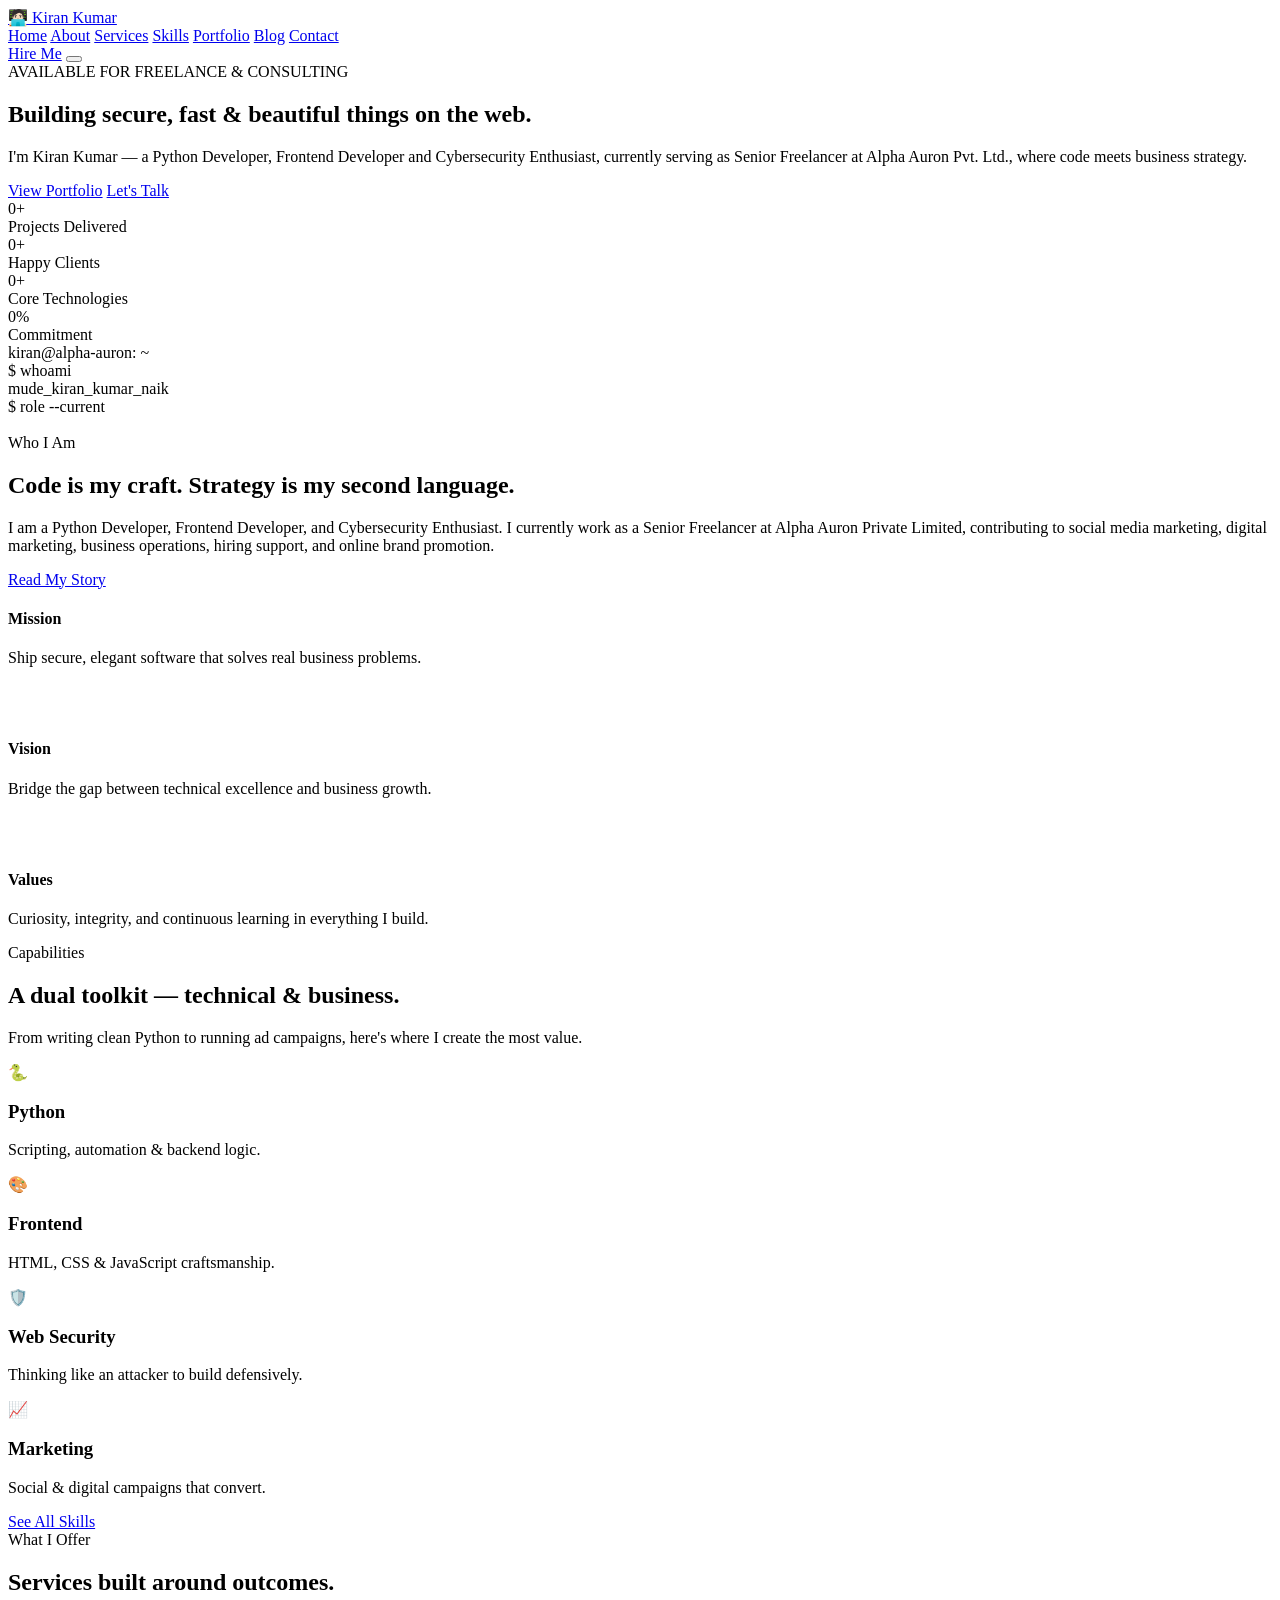
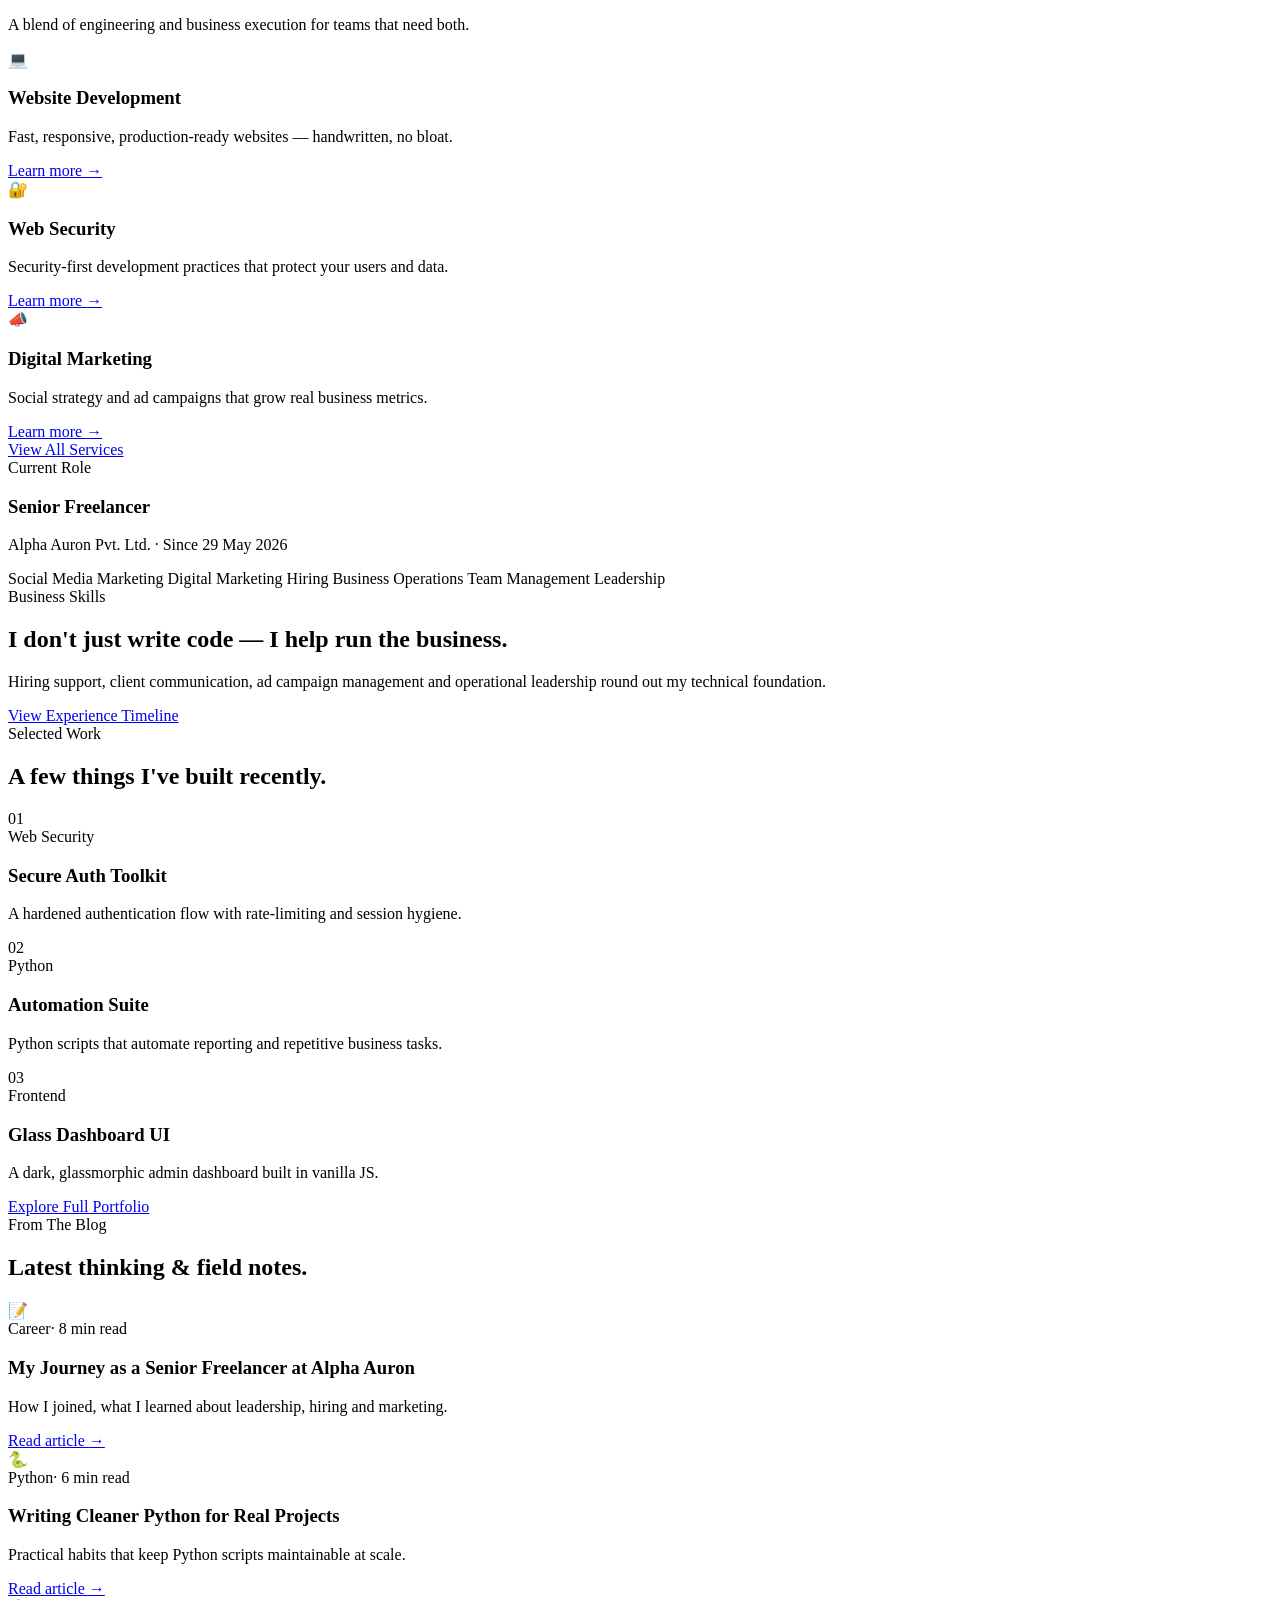
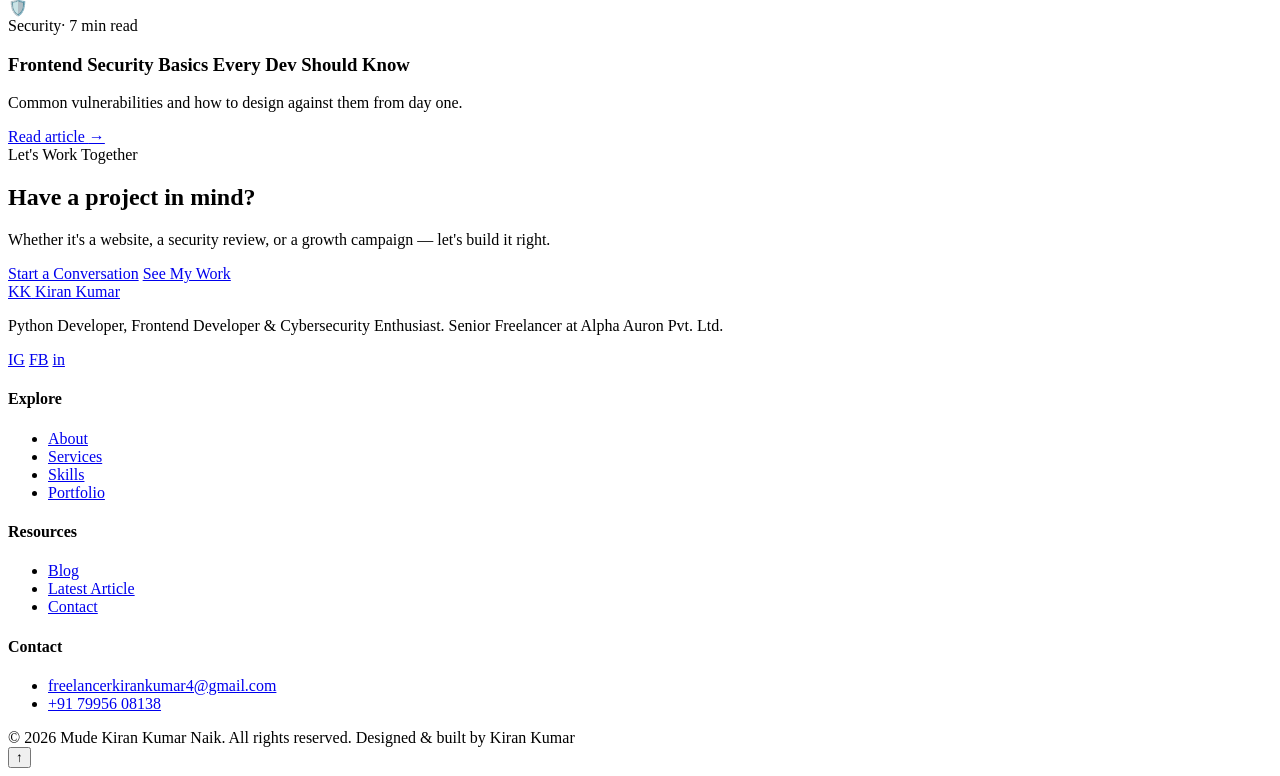
==== index.html @ e7815269 "Create index.html" ====
<!DOCTYPE html>
<html lang="en">
<head>
<meta charset="UTF-8">
<meta name="viewport" content="width=device-width, initial-scale=1.0">
<title>Kiran Kumar Naik — Python & Frontend Developer | Cybersecurity Enthusiast</title>
<meta name="description" content="Kiran Kumar Naik is a Python Developer, Frontend Developer and Cybersecurity Enthusiast, currently Senior Freelancer at Alpha Auron Pvt. Ltd. Explore his portfolio, services and blog.">
<meta name="keywords" content="Kiran Kumar Naik, Python Developer, Frontend Developer, Cybersecurity, Alpha Auron, Portfolio, Blog">
<meta name="author" content="Mude Kiran Kumar Naik">

<meta property="og:type" content="website">
<meta property="og:title" content="Kiran Kumar Naik — Python & Frontend Developer">
<meta property="og:description" content="Senior Freelancer at Alpha Auron Pvt. Ltd. — Python, Frontend & Cybersecurity.">
<meta property="og:image" content="assets/images/og-cover.jpg">
<meta property="og:url" content="https://kirankumar.dev/">

<meta name="twitter:card" content="summary_large_image">
<meta name="twitter:title" content="Kiran Kumar Naik — Python & Frontend Developer">
<meta name="twitter:description" content="Senior Freelancer at Alpha Auron Pvt. Ltd. — Python, Frontend & Cybersecurity.">
<meta name="twitter:image" content="assets/images/og-cover.jpg">

<link rel="icon" href="favicon.ico">
<link rel="preconnect" href="https://fonts.googleapis.com">
<link href="https://fonts.googleapis.com/css2?family=Space+Grotesk:wght@500;600;700&family=Inter:wght@400;500;600;700&family=JetBrains+Mono:wght@400;500&display=swap" rel="stylesheet">
<link rel="stylesheet" href="assets/css/style.css">
</head>
<body>

<!-- NAVBAR -->
<header class="navbar">
  <div class="nav-inner">
    <a href="index.html" class="brand"><span class="brand-mark">🧑🏻‍💻</span> Kiran Kumar</a>
    <nav class="nav-links">
      <a href="index.html">Home</a>
      <a href="about.html">About</a>
      <a href="services.html">Services</a>
      <a href="skills.html">Skills</a>
      <a href="portfolio.html">Portfolio</a>
      <a href="blog.html">Blog</a>
      <a href="contact.html">Contact</a>
    </nav>
    <div class="nav-cta">
      <a href="contact.html" class="btn btn-ghost btn-sm">Hire Me</a>
      <button class="nav-toggle" aria-label="Toggle navigation"><span></span><span></span><span></span></button>
    </div>
  </div>
</header>

<!-- HERO -->
<section class="hero">
  <div class="container hero-grid">
    <div>
      <div class="hero-kicker"><span class="dot"></span> AVAILABLE FOR FREELANCE &amp; CONSULTING</div>
      <h1>Building secure, fast &amp; <span class="accent">beautiful</span> things on the web.</h1>
      <p class="hero-lead">I'm Kiran Kumar — a Python Developer, Frontend Developer and Cybersecurity Enthusiast, currently serving as Senior Freelancer at Alpha Auron Pvt. Ltd., where code meets business strategy.</p>
      <div class="hero-actions">
        <a href="portfolio.html" class="btn btn-primary">View Portfolio</a>
        <a href="contact.html" class="btn btn-ghost">Let's Talk</a>
      </div>
      <div class="stats-row">
        <div class="stat"><div class="num"><span data-count="30">0</span><span class="plus">+</span></div><div class="lbl">Projects Delivered</div></div>
        <div class="stat"><div class="num"><span data-count="12">0</span><span class="plus">+</span></div><div class="lbl">Happy Clients</div></div>
        <div class="stat"><div class="num"><span data-count="5">0</span><span class="plus">+</span></div><div class="lbl">Core Technologies</div></div>
        <div class="stat"><div class="num"><span data-count="100">0</span><span class="plus">%</span></div><div class="lbl">Commitment</div></div>
      </div>
    </div>

    <div class="terminal">
      <div class="terminal-bar">
        <span class="terminal-dot r"></span><span class="terminal-dot y"></span><span class="terminal-dot g"></span>
        <span class="terminal-title">kiran@alpha-auron: ~</span>
      </div>
      <div class="terminal-body">
        <div class="terminal-line"><span class="prompt">$</span><span>&nbsp;whoami</span></div>
        <span class="out">mude_kiran_kumar_naik</span>
        <div class="terminal-line"><span class="prompt">$</span><span>&nbsp;role --current</span></div>
        <span class="out"><span id="typed-text"></span><span class="cursor">&nbsp;</span></span>
      </div>
    </div>
  </div>
</section>

<!-- ABOUT PREVIEW -->
<section class="section">
  <div class="container">
    <div class="grid-2" style="align-items:center;">
      <div class="reveal">
        <div class="eyebrow">Who I Am</div>
        <h2>Code is my craft. Strategy is my second language.</h2>
        <p style="margin-top:18px;">I am a Python Developer, Frontend Developer, and Cybersecurity Enthusiast. I currently work as a Senior Freelancer at Alpha Auron Private Limited, contributing to social media marketing, digital marketing, business operations, hiring support, and online brand promotion.</p>
        <a href="about.html" class="btn btn-ghost mt-40">Read My Story</a>
      </div>
      <div class="glass card reveal reveal-delay-1">
        <div class="value-list" style="grid-template-columns:1fr; margin-top:0;">
          <div class="value-item" style="padding:0 0 18px;border-bottom:1px solid var(--line);"><h4>Mission</h4><p>Ship secure, elegant software that solves real business problems.</p></div>
          <div class="value-item" style="padding:18px 0;border-bottom:1px solid var(--line);"><h4>Vision</h4><p>Bridge the gap between technical excellence and business growth.</p></div>
          <div class="value-item" style="padding:18px 0 0;"><h4>Values</h4><p>Curiosity, integrity, and continuous learning in everything I build.</p></div>
        </div>
      </div>
    </div>
  </div>
</section>

<!-- SKILLS PREVIEW -->
<section class="section section-alt">
  <div class="container">
    <div class="section-head reveal">
      <div class="eyebrow">Capabilities</div>
      <h2>A dual toolkit — technical &amp; business.</h2>
      <p>From writing clean Python to running ad campaigns, here's where I create the most value.</p>
    </div>
    <div class="grid-4">
      <div class="glass card reveal"><div class="card-icon">🐍</div><h3>Python</h3><p>Scripting, automation &amp; backend logic.</p></div>
      <div class="glass card reveal reveal-delay-1"><div class="card-icon">🎨</div><h3>Frontend</h3><p>HTML, CSS &amp; JavaScript craftsmanship.</p></div>
      <div class="glass card reveal reveal-delay-2"><div class="card-icon">🛡️</div><h3>Web Security</h3><p>Thinking like an attacker to build defensively.</p></div>
      <div class="glass card reveal reveal-delay-3"><div class="card-icon">📈</div><h3>Marketing</h3><p>Social &amp; digital campaigns that convert.</p></div>
    </div>
    <div class="text-center mt-40 reveal"><a href="skills.html" class="btn btn-ghost">See All Skills</a></div>
  </div>
</section>

<!-- SERVICES PREVIEW -->
<section class="section">
  <div class="container">
    <div class="section-head reveal">
      <div class="eyebrow">What I Offer</div>
      <h2>Services built around outcomes.</h2>
      <p>A blend of engineering and business execution for teams that need both.</p>
    </div>
    <div class="grid-3">
      <div class="glass card reveal">
        <div class="card-icon">💻</div>
        <h3>Website Development</h3>
        <p>Fast, responsive, production-ready websites — handwritten, no bloat.</p>
        <a href="services.html" class="card-link">Learn more <span class="arrow">→</span></a>
      </div>
      <div class="glass card reveal reveal-delay-1">
        <div class="card-icon">🔐</div>
        <h3>Web Security</h3>
        <p>Security-first development practices that protect your users and data.</p>
        <a href="services.html" class="card-link">Learn more <span class="arrow">→</span></a>
      </div>
      <div class="glass card reveal reveal-delay-2">
        <div class="card-icon">📣</div>
        <h3>Digital Marketing</h3>
        <p>Social strategy and ad campaigns that grow real business metrics.</p>
        <a href="services.html" class="card-link">Learn more <span class="arrow">→</span></a>
      </div>
    </div>
    <div class="text-center mt-40 reveal"><a href="services.html" class="btn btn-ghost">View All Services</a></div>
  </div>
</section>

<!-- EXPERIENCE / BUSINESS SKILLS PREVIEW -->
<section class="section section-alt">
  <div class="container">
    <div class="grid-2" style="align-items:center;">
      <div class="glass card reveal">
        <div class="eyebrow">Current Role</div>
        <h3>Senior Freelancer</h3>
        <p style="margin-top:8px;">Alpha Auron Pvt. Ltd. · Since 29 May 2026</p>
        <div class="service-tags">
          <span class="tag">Social Media Marketing</span>
          <span class="tag">Digital Marketing</span>
          <span class="tag">Hiring</span>
          <span class="tag">Business Operations</span>
          <span class="tag">Team Management</span>
          <span class="tag">Leadership</span>
        </div>
      </div>
      <div class="reveal reveal-delay-1">
        <div class="eyebrow">Business Skills</div>
        <h2>I don't just write code — I help run the business.</h2>
        <p style="margin-top:18px;">Hiring support, client communication, ad campaign management and operational leadership round out my technical foundation.</p>
        <a href="about.html" class="btn btn-ghost mt-40">View Experience Timeline</a>
      </div>
    </div>
  </div>
</section>

<!-- PORTFOLIO PREVIEW -->
<section class="section">
  <div class="container">
    <div class="section-head reveal">
      <div class="eyebrow">Selected Work</div>
      <h2>A few things I've built recently.</h2>
    </div>
    <div class="grid-3">
      <div class="glass project-card reveal">
        <div class="project-thumb">01</div>
        <div class="project-body"><span class="project-cat">Web Security</span><h3>Secure Auth Toolkit</h3><p>A hardened authentication flow with rate-limiting and session hygiene.</p></div>
      </div>
      <div class="glass project-card reveal reveal-delay-1">
        <div class="project-thumb">02</div>
        <div class="project-body"><span class="project-cat">Python</span><h3>Automation Suite</h3><p>Python scripts that automate reporting and repetitive business tasks.</p></div>
      </div>
      <div class="glass project-card reveal reveal-delay-2">
        <div class="project-thumb">03</div>
        <div class="project-body"><span class="project-cat">Frontend</span><h3>Glass Dashboard UI</h3><p>A dark, glassmorphic admin dashboard built in vanilla JS.</p></div>
      </div>
    </div>
    <div class="text-center mt-40 reveal"><a href="portfolio.html" class="btn btn-ghost">Explore Full Portfolio</a></div>
  </div>
</section>

<!-- LATEST ARTICLES -->
<section class="section section-alt">
  <div class="container">
    <div class="section-head reveal">
      <div class="eyebrow">From The Blog</div>
      <h2>Latest thinking &amp; field notes.</h2>
    </div>
    <div class="grid-3">
      <div class="glass post-card reveal">
        <div class="project-thumb post-thumb">📝</div>
        <div class="post-body">
          <div class="post-meta"><span class="cat">Career</span><span>· 8 min read</span></div>
          <h3>My Journey as a Senior Freelancer at Alpha Auron</h3>
          <p>How I joined, what I learned about leadership, hiring and marketing.</p>
          <a href="articles/alpha-auron-experience.html" class="card-link">Read article <span class="arrow">→</span></a>
        </div>
      </div>
      <div class="glass post-card reveal reveal-delay-1">
        <div class="project-thumb post-thumb">🐍</div>
        <div class="post-body">
          <div class="post-meta"><span class="cat">Python</span><span>· 6 min read</span></div>
          <h3>Writing Cleaner Python for Real Projects</h3>
          <p>Practical habits that keep Python scripts maintainable at scale.</p>
          <a href="blog.html" class="card-link">Read article <span class="arrow">→</span></a>
        </div>
      </div>
      <div class="glass post-card reveal reveal-delay-2">
        <div class="project-thumb post-thumb">🛡️</div>
        <div class="post-body">
          <div class="post-meta"><span class="cat">Security</span><span>· 7 min read</span></div>
          <h3>Frontend Security Basics Every Dev Should Know</h3>
          <p>Common vulnerabilities and how to design against them from day one.</p>
          <a href="blog.html" class="card-link">Read article <span class="arrow">→</span></a>
        </div>
      </div>
    </div>
  </div>
</section>

<!-- CTA -->
<section class="cta-band">
  <div class="container">
    <div class="glass reveal">
      <div class="eyebrow" style="justify-content:center;">Let's Work Together</div>
      <h2>Have a project in mind?</h2>
      <p>Whether it's a website, a security review, or a growth campaign — let's build it right.</p>
      <div class="cta-actions">
        <a href="contact.html" class="btn btn-primary">Start a Conversation</a>
        <a href="portfolio.html" class="btn btn-ghost">See My Work</a>
      </div>
    </div>
  </div>
</section>

<!-- FOOTER -->
<footer class="footer">
  <div class="container">
    <div class="footer-grid">
      <div class="footer-brand">
        <a href="index.html" class="brand"><span class="brand-mark">KK</span> Kiran Kumar</a>
        <p>Python Developer, Frontend Developer &amp; Cybersecurity Enthusiast. Senior Freelancer at Alpha Auron Pvt. Ltd.</p>
        <div class="social-row">
          <a class="social-btn" href="https://www.instagram.com/beyond_alphaauron" target="_blank" rel="noopener" aria-label="Instagram">IG</a>
          <a class="social-btn" href="https://www.facebook.com/share/17Pz9aEwZ1/" target="_blank" rel="noopener" aria-label="Facebook">FB</a>
          <a class="social-btn" href="https://www.linkedin.com/in/mude-kiran-kumar-naik-605b5a3ab" target="_blank" rel="noopener" aria-label="LinkedIn">in</a>
        </div>
      </div>
      <div>
        <h4>Explore</h4>
        <ul class="footer-links">
          <li><a href="about.html">About</a></li>
          <li><a href="services.html">Services</a></li>
          <li><a href="skills.html">Skills</a></li>
          <li><a href="portfolio.html">Portfolio</a></li>
        </ul>
      </div>
      <div>
        <h4>Resources</h4>
        <ul class="footer-links">
          <li><a href="blog.html">Blog</a></li>
          <li><a href="articles/alpha-auron-experience.html">Latest Article</a></li>
          <li><a href="contact.html">Contact</a></li>
        </ul>
      </div>
      <div>
        <h4>Contact</h4>
        <ul class="footer-links">
          <li><a href="mailto:freelancerkirankumar4@gmail.com">freelancerkirankumar4@gmail.com</a></li>
          <li><a href="tel:+917995608138">+91 79956 08138</a></li>
        </ul>
      </div>
    </div>
    <div class="footer-bottom">
      <span>©️ 2026 Mude Kiran Kumar Naik. All rights reserved.</span>
      <span>Designed &amp; built by Kiran Kumar</span>
    </div>
  </div>
</footer>

<button class="back-to-top" aria-label="Back to top">↑</button>
<script src="assets/js/script.js"></script>
</body>
</html>
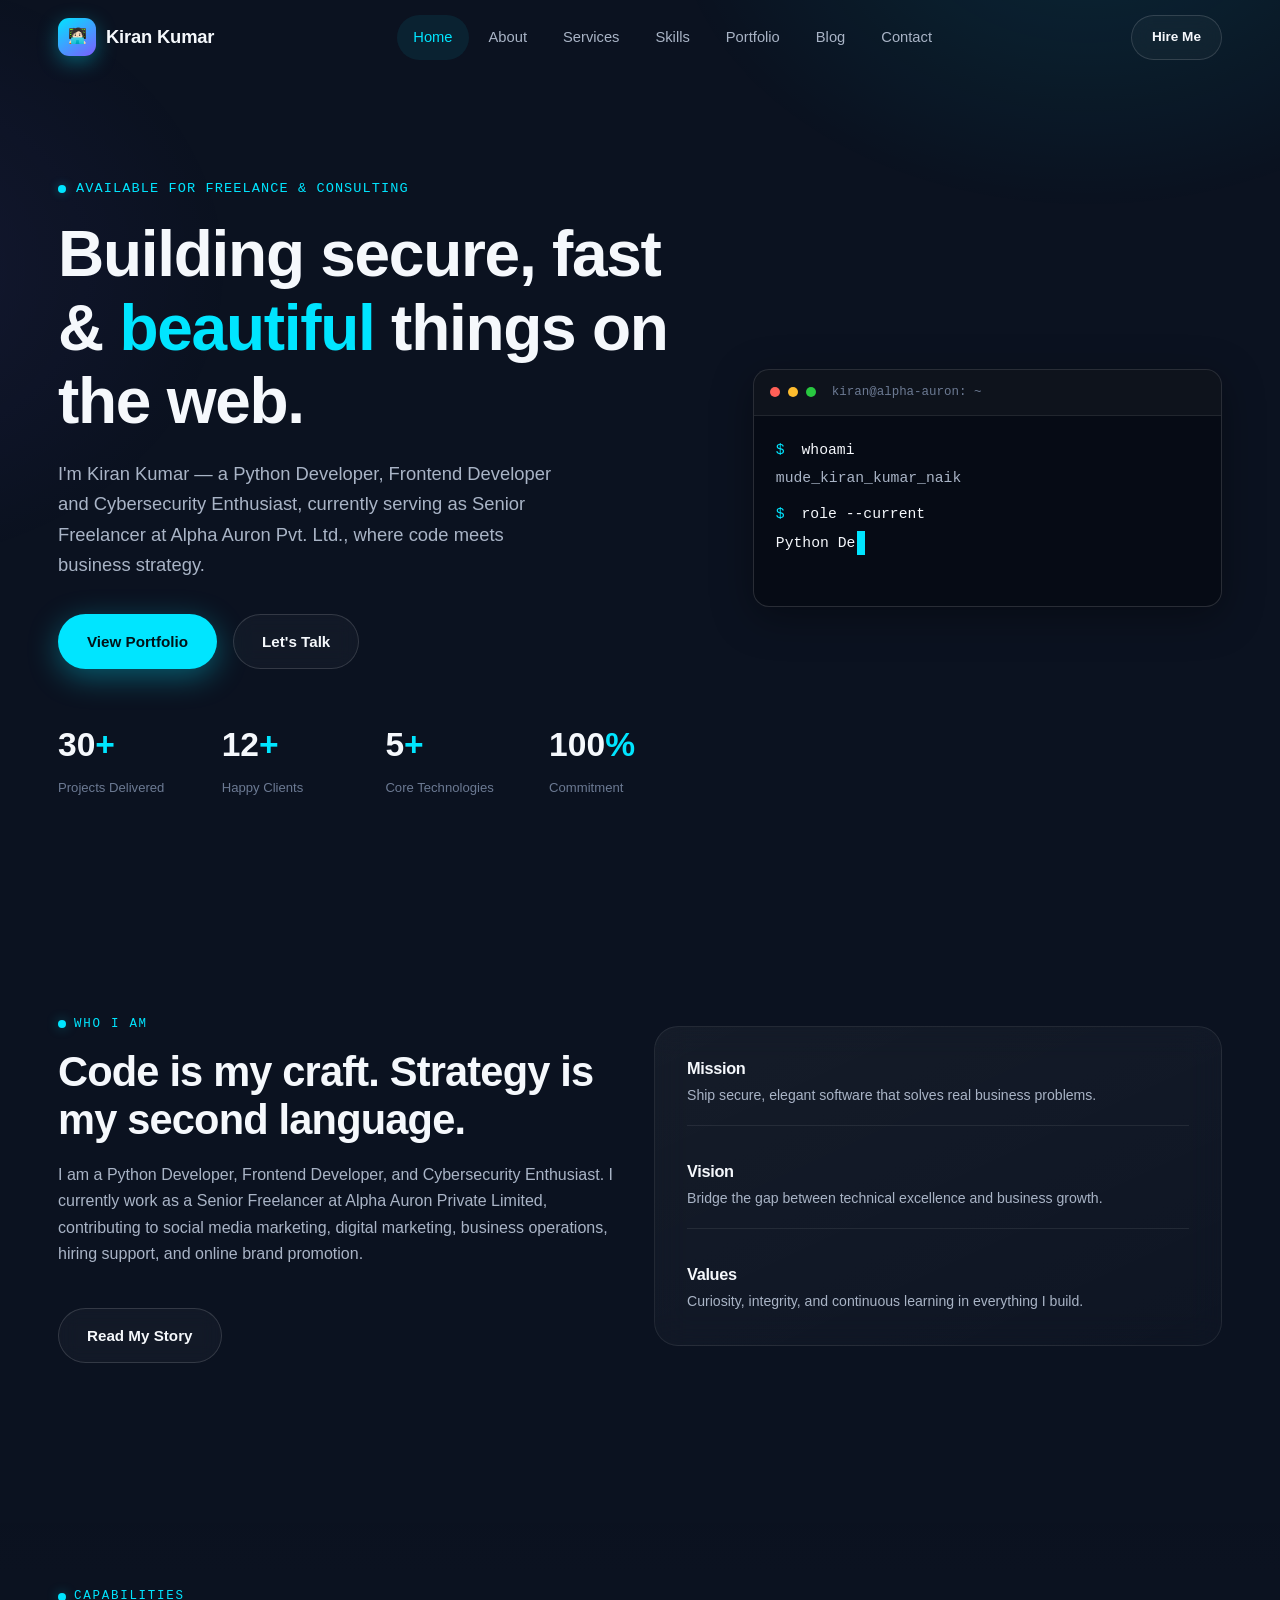
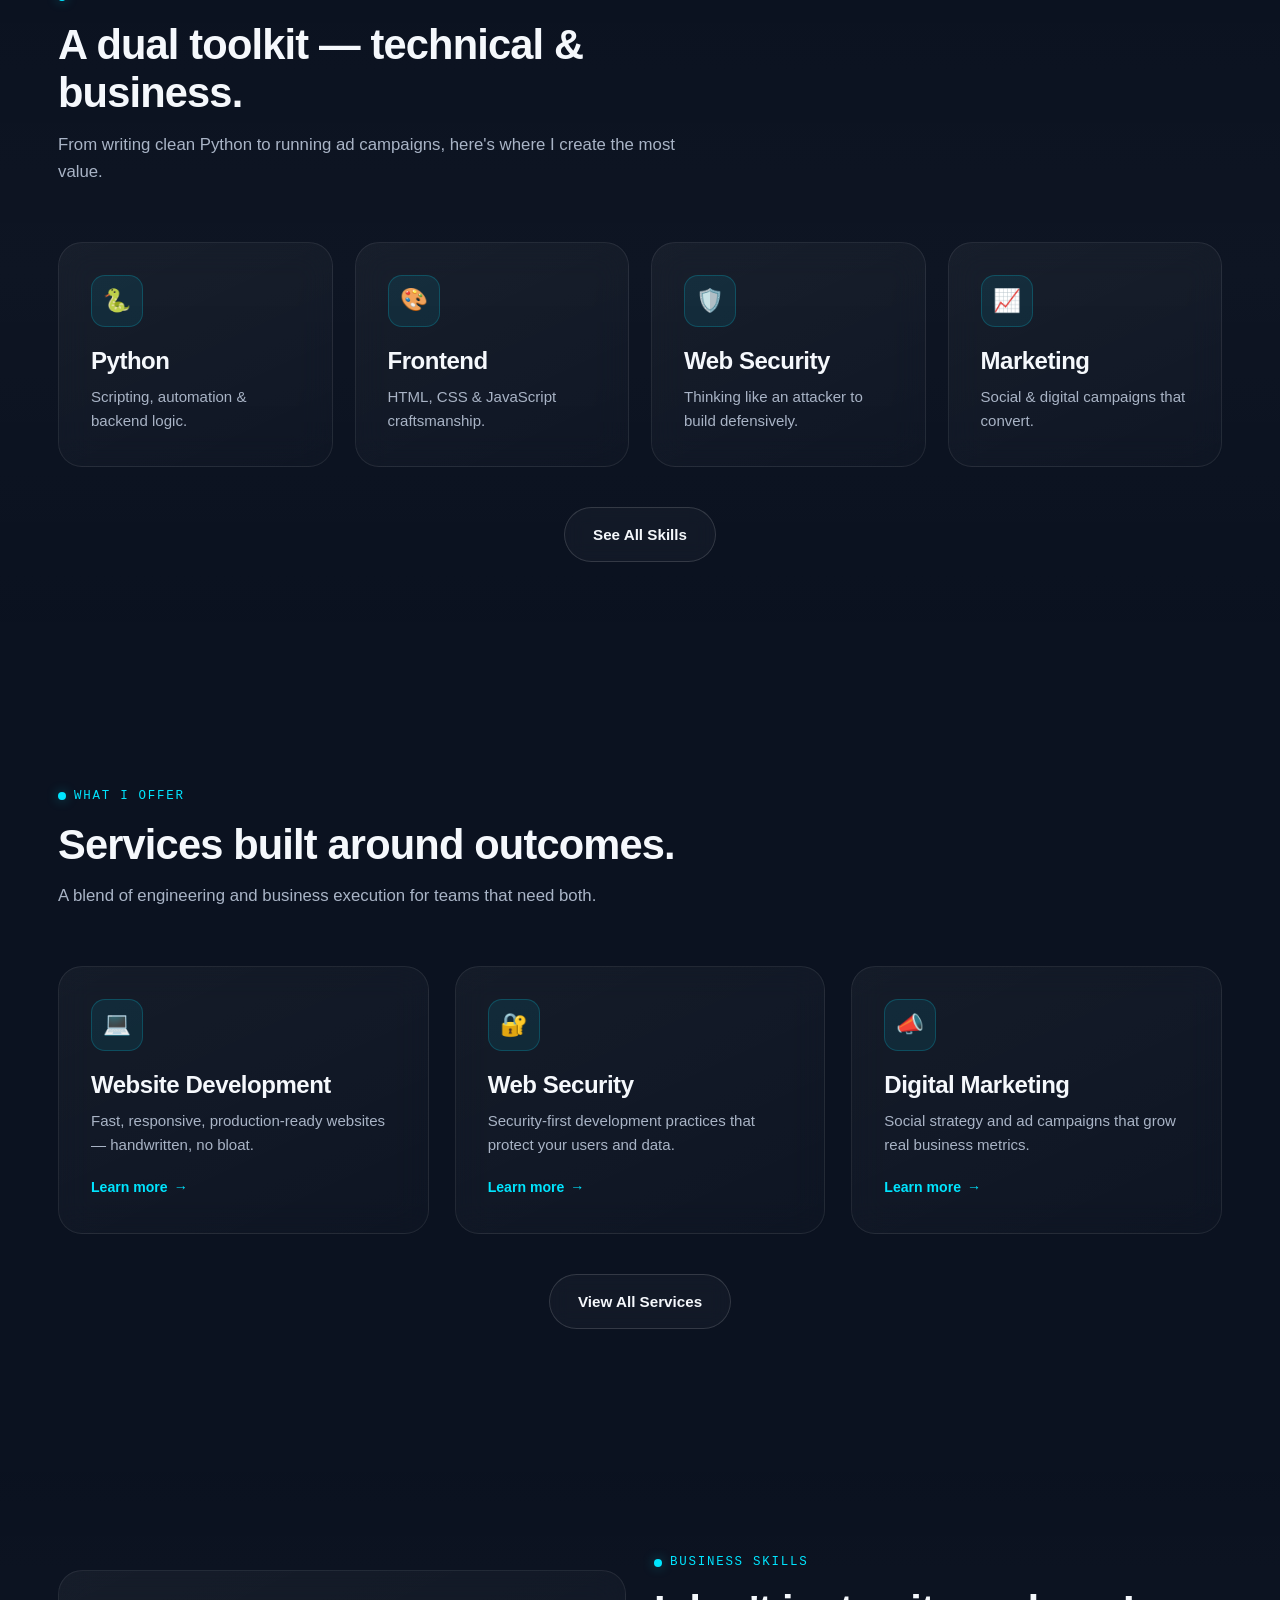
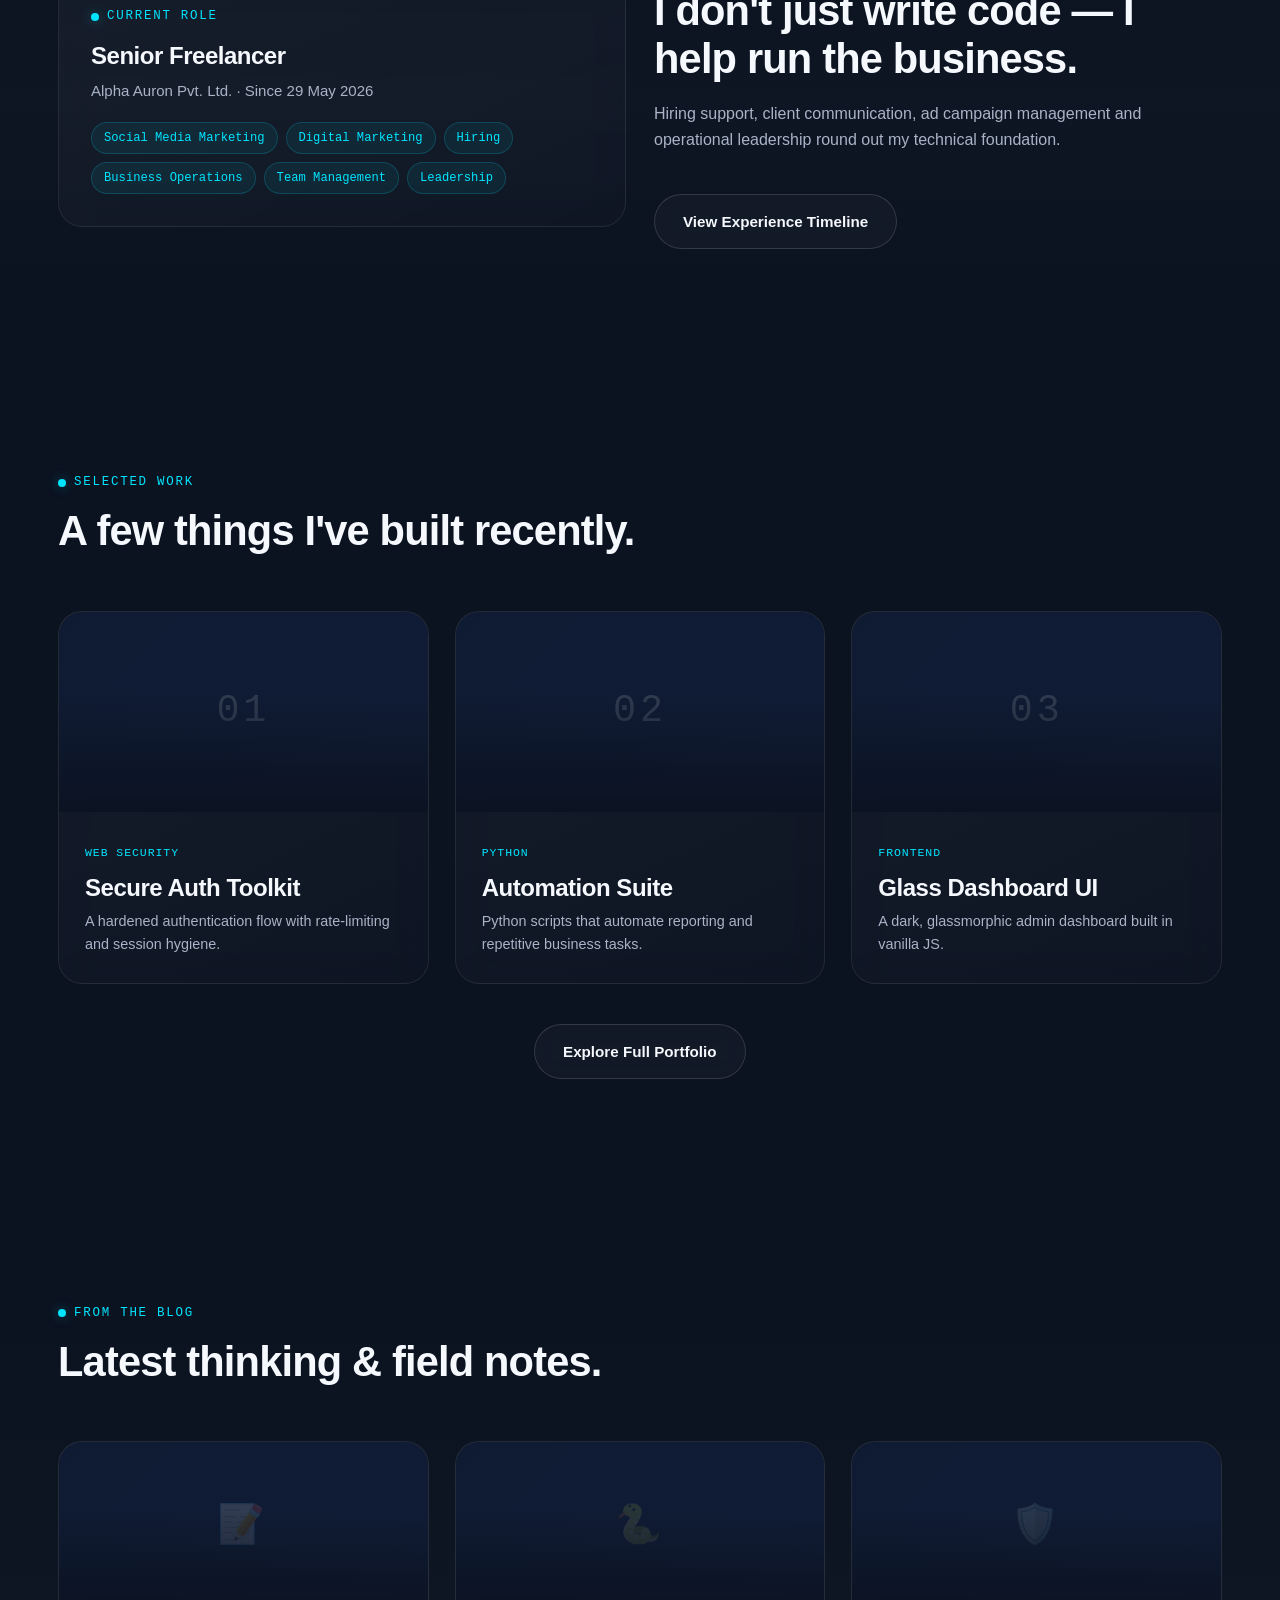
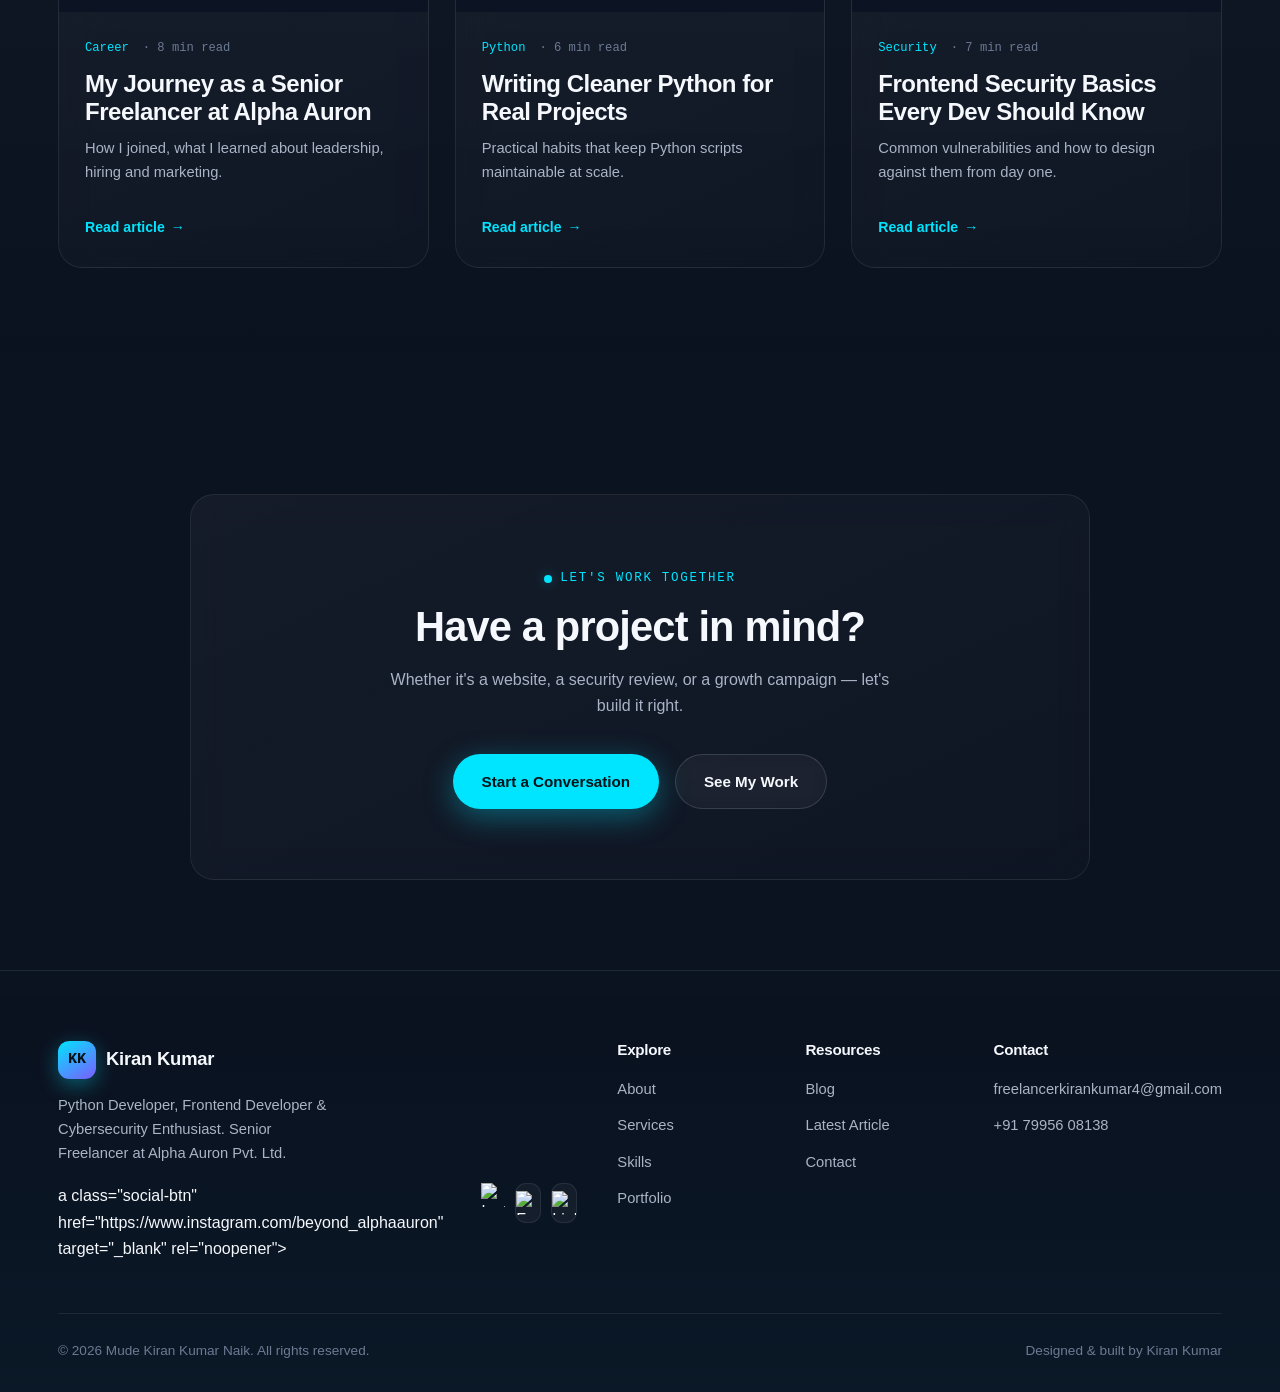
==== commit 3fab792d: "Update index.html" ====
--- a/index.html
+++ b/index.html
@@ -265,10 +265,17 @@
         <a href="index.html" class="brand"><span class="brand-mark">KK</span> Kiran Kumar</a>
         <p>Python Developer, Frontend Developer &amp; Cybersecurity Enthusiast. Senior Freelancer at Alpha Auron Pvt. Ltd.</p>
         <div class="social-row">
-          <a class="social-btn" href="https://www.instagram.com/beyond_alphaauron" target="_blank" rel="noopener" aria-label="Instagram">IG</a>
-          <a class="social-btn" href="https://www.facebook.com/share/17Pz9aEwZ1/" target="_blank" rel="noopener" aria-label="Facebook">FB</a>
-          <a class="social-btn" href="https://www.linkedin.com/in/mude-kiran-kumar-naik-605b5a3ab" target="_blank" rel="noopener" aria-label="LinkedIn">in</a>
-        </div>
+          a class="social-btn" href="https://www.instagram.com/beyond_alphaauron" target="_blank" rel="noopener">
+    <img src="https://cdn.jsdelivr.net/gh/simple-icons/simple-icons/icons/instagram.svg" alt="Instagram" width="24" height="24">
+</a>
+
+<a class="social-btn" href="https://www.facebook.com/share/17Pz9aEwZ1/" target="_blank" rel="noopener">
+    <img src="https://cdn.jsdelivr.net/gh/simple-icons/simple-icons/icons/facebook.svg" alt="Facebook" width="24" height="24">
+</a>
+
+<a class="social-btn" href="https://www.linkedin.com/in/mude-kiran-kumar-naik-605b5a3ab" target="_blank" rel="noopener">
+    <img src="https://cdn.jsdelivr.net/gh/simple-icons/simple-icons/icons/linkedin.svg" alt="LinkedIn" width="24" height="24">
+</a>     </div>
       </div>
       <div>
         <h4>Explore</h4>
--- a/assets/css/style.css
+++ b/assets/css/style.css
@@ -0,0 +1,558 @@
+/* ============================================================
+   KIRAN PORTFOLIO BLOG — CORE STYLESHEET
+   Design tokens: dark glass / cyan signal
+   ============================================================ */
+
+:root{
+  --bg:            #0B1220;
+  --bg-elevated:   #0F1B33;
+  --bg-elevated-2: #101c36;
+  --line:          rgba(255,255,255,0.08);
+  --line-strong:   rgba(255,255,255,0.14);
+  --text:          #F5F8FC;
+  --text-dim:      #A9B4C6;
+  --text-faint:    #6C7A93;
+  --cyan:          #00E5FF;
+  --cyan-dim:      #00b8cc;
+  --cyan-glow:     rgba(0,229,255,0.35);
+  --violet:        #7C5CFF;
+  --danger:        #FF6B6B;
+
+  --font-display: 'Space Grotesk', 'Segoe UI', sans-serif;
+  --font-body:    'Inter', 'Segoe UI', sans-serif;
+  --font-mono:    'JetBrains Mono', 'Courier New', monospace;
+
+  --radius-sm: 10px;
+  --radius-md: 16px;
+  --radius-lg: 24px;
+
+  --shadow-soft: 0 10px 40px rgba(0,0,0,0.35);
+  --shadow-glow: 0 0 0 1px rgba(0,229,255,0.15), 0 20px 60px rgba(0,229,255,0.08);
+
+  --ease: cubic-bezier(.16,.84,.44,1);
+  --nav-h: 76px;
+}
+
+*,*::before,*::after{ box-sizing:border-box; margin:0; padding:0; }
+html{ scroll-behavior:smooth; }
+html,body{ height:100%; }
+
+body{
+  background: var(--bg);
+  color: var(--text);
+  font-family: var(--font-body);
+  font-size: 16px;
+  line-height: 1.65;
+  -webkit-font-smoothing: antialiased;
+  overflow-x: hidden;
+  position: relative;
+}
+
+/* ambient backdrop glow */
+body::before{
+  content:"";
+  position:fixed; inset:0;
+  background:
+    radial-gradient(700px 500px at 85% -10%, rgba(0,229,255,0.10), transparent 60%),
+    radial-gradient(600px 500px at -10% 30%, rgba(124,92,255,0.08), transparent 60%);
+  pointer-events:none;
+  z-index:0;
+}
+
+img{ max-width:100%; display:block; }
+a{ color:inherit; text-decoration:none; }
+ul{ list-style:none; }
+button{ font-family:inherit; cursor:pointer; }
+input,textarea,select{ font-family:inherit; }
+
+::selection{ background: var(--cyan); color:#001014; }
+
+::-webkit-scrollbar{ width:10px; }
+::-webkit-scrollbar-track{ background: var(--bg); }
+::-webkit-scrollbar-thumb{ background: var(--bg-elevated-2); border-radius:10px; border:2px solid var(--bg); }
+::-webkit-scrollbar-thumb:hover{ background: var(--cyan-dim); }
+
+.container{
+  width:100%;
+  max-width: 1220px;
+  margin:0 auto;
+  padding: 0 28px;
+  position:relative;
+  z-index:1;
+}
+
+h1,h2,h3,h4{
+  font-family: var(--font-display);
+  font-weight:600;
+  letter-spacing:-0.02em;
+  line-height:1.15;
+}
+h1{ font-size: clamp(2.4rem, 5vw, 4.2rem); }
+h2{ font-size: clamp(1.9rem, 3.4vw, 2.6rem); }
+h3{ font-size: clamp(1.2rem, 2vw, 1.5rem); }
+p{ color: var(--text-dim); }
+
+.eyebrow{
+  display:inline-flex;
+  align-items:center;
+  gap:8px;
+  font-family: var(--font-mono);
+  font-size: 0.78rem;
+  letter-spacing: 0.14em;
+  text-transform: uppercase;
+  color: var(--cyan);
+  margin-bottom: 14px;
+}
+.eyebrow::before{
+  content:"";
+  width:8px; height:8px;
+  border-radius:50%;
+  background: var(--cyan);
+  box-shadow: 0 0 12px var(--cyan-glow);
+}
+
+.section{ padding: 110px 0; position:relative; z-index:1; }
+.section-head{ max-width: 640px; margin-bottom: 56px; }
+.section-head p{ margin-top:14px; font-size:1.05rem; }
+.section-alt{ background: linear-gradient(180deg, transparent, rgba(255,255,255,0.015), transparent); }
+
+/* ---------- buttons ---------- */
+.btn{
+  display:inline-flex;
+  align-items:center;
+  gap:10px;
+  padding: 14px 28px;
+  border-radius: 999px;
+  font-weight:600;
+  font-size:0.95rem;
+  border:1px solid transparent;
+  transition: transform .35s var(--ease), box-shadow .35s var(--ease), background .35s var(--ease), color .35s var(--ease);
+  white-space:nowrap;
+}
+.btn-primary{
+  background: var(--cyan);
+  color: #001318;
+  box-shadow: 0 8px 30px var(--cyan-glow);
+}
+.btn-primary:hover{ transform: translateY(-3px); box-shadow: 0 14px 40px var(--cyan-glow); }
+.btn-ghost{
+  background: rgba(255,255,255,0.03);
+  color: var(--text);
+  border-color: var(--line-strong);
+  backdrop-filter: blur(10px);
+}
+.btn-ghost:hover{ border-color: var(--cyan); color: var(--cyan); transform: translateY(-3px); }
+.btn-sm{ padding: 10px 20px; font-size: 0.85rem; }
+.btn-block{ width:100%; justify-content:center; }
+
+/* ---------- navbar ---------- */
+.navbar{
+  position: fixed; top:0; left:0; right:0;
+  height: var(--nav-h);
+  display:flex; align-items:center;
+  z-index: 500;
+  transition: background .4s var(--ease), border-color .4s var(--ease), height .4s var(--ease), backdrop-filter .4s var(--ease);
+  border-bottom: 1px solid transparent;
+}
+.navbar.scrolled{
+  height: 64px;
+  background: rgba(11,18,32,0.72);
+  backdrop-filter: blur(18px) saturate(140%);
+  border-bottom: 1px solid var(--line);
+}
+.nav-inner{
+  width:100%; max-width:1220px; margin:0 auto; padding:0 28px;
+  display:flex; align-items:center; justify-content:space-between;
+}
+.brand{
+  display:flex; align-items:center; gap:10px;
+  font-family: var(--font-display);
+  font-weight:700; font-size:1.15rem; letter-spacing:-0.01em;
+}
+.brand-mark{
+  width:38px; height:38px; border-radius:11px;
+  background: linear-gradient(145deg, var(--cyan), var(--violet));
+  display:flex; align-items:center; justify-content:center;
+  color:#031014; font-family:var(--font-mono); font-weight:700; font-size:0.95rem;
+  box-shadow: 0 6px 20px var(--cyan-glow);
+}
+.nav-links{ display:flex; align-items:center; gap:4px; }
+.nav-links a{
+  padding: 10px 16px; border-radius: 999px;
+  font-size:0.92rem; font-weight:500; color: var(--text-dim);
+  transition: color .25s, background .25s;
+}
+.nav-links a:hover{ color: var(--text); background: rgba(255,255,255,0.04); }
+.nav-links a.active{ color: var(--cyan); background: rgba(0,229,255,0.08); }
+.nav-cta{ display:flex; align-items:center; gap:14px; }
+.nav-toggle{
+  display:none; width:42px; height:42px; border-radius:10px;
+  background: rgba(255,255,255,0.04); border:1px solid var(--line);
+  align-items:center; justify-content:center; flex-direction:column; gap:4px;
+}
+.nav-toggle span{ width:18px; height:2px; background: var(--text); border-radius:2px; transition: all .3s var(--ease); }
+.nav-toggle.open span:nth-child(1){ transform: translateY(6px) rotate(45deg); }
+.nav-toggle.open span:nth-child(2){ opacity:0; }
+.nav-toggle.open span:nth-child(3){ transform: translateY(-6px) rotate(-45deg); }
+
+@media (max-width: 900px){
+  .nav-links{
+    position:fixed; top: var(--nav-h); left:0; right:0;
+    flex-direction:column; align-items:stretch; gap:2px;
+    background: rgba(11,18,32,0.97); backdrop-filter: blur(20px);
+    padding: 14px; border-bottom:1px solid var(--line);
+    transform: translateY(-130%); opacity:0;
+    transition: transform .4s var(--ease), opacity .3s;
+    max-height: 80vh; overflow:auto;
+  }
+  .nav-links.open{ transform: translateY(0); opacity:1; }
+  .nav-links a{ padding:14px 16px; }
+  .nav-toggle{ display:flex; }
+  .nav-cta .btn-ghost{ display:none; }
+}
+
+/* ---------- glass card ---------- */
+.glass{
+  background: linear-gradient(155deg, rgba(255,255,255,0.045), rgba(255,255,255,0.015));
+  border: 1px solid var(--line);
+  border-radius: var(--radius-lg);
+  backdrop-filter: blur(16px);
+  transition: transform .45s var(--ease), border-color .45s var(--ease), box-shadow .45s var(--ease);
+}
+.glass:hover{ border-color: rgba(0,229,255,0.35); box-shadow: var(--shadow-glow); }
+
+/* ---------- hero ---------- */
+.hero{
+  min-height: 100vh;
+  display:flex; align-items:center;
+  padding-top: var(--nav-h);
+  position:relative;
+}
+.hero-grid{
+  display:grid; grid-template-columns: 1.15fr 0.85fr; gap:60px; align-items:center;
+}
+.hero-kicker{
+  font-family: var(--font-mono); font-size:0.85rem; color: var(--cyan);
+  letter-spacing:0.08em; margin-bottom:18px; display:flex; align-items:center; gap:10px;
+}
+.hero-kicker .dot{ width:8px; height:8px; border-radius:50%; background: var(--cyan); box-shadow:0 0 10px var(--cyan-glow); }
+.hero h1{ margin-bottom:20px; }
+.hero h1 .accent{ color: var(--cyan); }
+.hero-lead{ font-size:1.15rem; max-width:520px; margin-bottom:34px; }
+.hero-actions{ display:flex; gap:16px; flex-wrap:wrap; margin-bottom:48px; }
+
+.terminal{
+  background: #060B15;
+  border:1px solid var(--line-strong);
+  border-radius: var(--radius-md);
+  overflow:hidden;
+  box-shadow: var(--shadow-soft);
+  font-family: var(--font-mono);
+}
+.terminal-bar{
+  display:flex; align-items:center; gap:8px;
+  padding:12px 16px; background: rgba(255,255,255,0.03);
+  border-bottom:1px solid var(--line);
+}
+.terminal-dot{ width:10px; height:10px; border-radius:50%; }
+.terminal-dot.r{ background:#FF5F57; } .terminal-dot.y{ background:#FEBC2E; } .terminal-dot.g{ background:#28C840; }
+.terminal-title{ margin-left:8px; color: var(--text-faint); font-size:0.78rem; }
+.terminal-body{ padding:22px; font-size:0.92rem; min-height:190px; }
+.terminal-body .prompt{ color: var(--cyan); }
+.terminal-body .out{ color: var(--text-dim); display:block; margin: 4px 0 12px 0; }
+.terminal-line{ display:flex; gap:8px; }
+#typed-text{ color: var(--text); }
+.cursor{ display:inline-block; width:8px; background: var(--cyan); margin-left:2px; animation: blink 1s steps(1) infinite; }
+@keyframes blink{ 50%{ opacity:0; } }
+
+.stats-row{
+  display:grid; grid-template-columns: repeat(4,1fr); gap:20px; margin-top:20px;
+}
+.stat{ text-align:left; }
+.stat .num{ font-family: var(--font-display); font-size:2.1rem; font-weight:700; color: var(--text); }
+.stat .num .plus{ color: var(--cyan); }
+.stat .lbl{ font-size:0.82rem; color: var(--text-faint); margin-top:4px; }
+
+@media (max-width: 980px){
+  .hero-grid{ grid-template-columns:1fr; }
+  .stats-row{ grid-template-columns: repeat(2,1fr); }
+}
+
+/* ---------- reveal ---------- */
+.reveal{ opacity:0; transform: translateY(28px); transition: opacity .8s var(--ease), transform .8s var(--ease); }
+.reveal.in{ opacity:1; transform:none; }
+.reveal-delay-1{ transition-delay:.08s; } .reveal-delay-2{ transition-delay:.16s; }
+.reveal-delay-3{ transition-delay:.24s; } .reveal-delay-4{ transition-delay:.32s; }
+
+/* ---------- grids ---------- */
+.grid-2{ display:grid; grid-template-columns:1fr 1fr; gap:28px; }
+.grid-3{ display:grid; grid-template-columns:repeat(3,1fr); gap:26px; }
+.grid-4{ display:grid; grid-template-columns:repeat(4,1fr); gap:22px; }
+@media (max-width:980px){ .grid-3,.grid-4{ grid-template-columns:repeat(2,1fr); } .grid-2{ grid-template-columns:1fr; } }
+@media (max-width:620px){ .grid-3,.grid-4{ grid-template-columns:1fr; } }
+
+/* ---------- cards: services/skills preview ---------- */
+.card{ padding: 32px; }
+.card-icon{
+  width:52px; height:52px; border-radius:14px;
+  background: rgba(0,229,255,0.08); border:1px solid rgba(0,229,255,0.2);
+  display:flex; align-items:center; justify-content:center;
+  color: var(--cyan); font-size:1.4rem; margin-bottom:20px;
+}
+.card h3{ margin-bottom:10px; }
+.card p{ font-size:0.94rem; }
+.card-link{ margin-top:18px; display:inline-flex; align-items:center; gap:6px; color:var(--cyan); font-size:0.88rem; font-weight:600; }
+.card-link .arrow{ transition: transform .3s var(--ease); }
+.card:hover .card-link .arrow{ transform: translateX(5px); }
+
+/* ---------- footer ---------- */
+.footer{
+  border-top:1px solid var(--line);
+  padding: 70px 0 30px;
+  background: linear-gradient(180deg, transparent, rgba(0,229,255,0.03));
+  position:relative; z-index:1;
+}
+.footer-grid{ display:grid; grid-template-columns: 1.4fr 0.8fr 0.8fr 1fr; gap:40px; margin-bottom:50px; }
+.footer-brand p{ margin-top:14px; font-size:0.92rem; max-width:280px; }
+.footer h4{ font-size:0.95rem; margin-bottom:18px; color:var(--text); }
+.footer-links li{ margin-bottom:10px; }
+.footer-links a{ color: var(--text-dim); font-size:0.92rem; transition:color .25s; }
+.footer-links a:hover{ color: var(--cyan); }
+.social-row{ display:flex; gap:10px; margin-top:18px; }
+.social-btn{
+  width:40px; height:40px; border-radius:11px;
+  background: rgba(255,255,255,0.04); border:1px solid var(--line);
+  display:flex; align-items:center; justify-content:center;
+  transition: all .3s var(--ease); font-size:1rem;
+}
+.social-btn:hover{ border-color: var(--cyan); color: var(--cyan); transform: translateY(-3px); }
+.footer-bottom{
+  padding-top: 26px; border-top:1px solid var(--line);
+  display:flex; justify-content:space-between; align-items:center; flex-wrap:wrap; gap:12px;
+  font-size:0.85rem; color: var(--text-faint);
+}
+@media (max-width:900px){ .footer-grid{ grid-template-columns:1fr 1fr; } }
+@media (max-width:560px){ .footer-grid{ grid-template-columns:1fr; } }
+
+/* ---------- back to top ---------- */
+.back-to-top{
+  position:fixed; right:26px; bottom:26px; z-index:400;
+  width:48px; height:48px; border-radius:50%;
+  background: var(--cyan); color:#001318;
+  display:flex; align-items:center; justify-content:center;
+  box-shadow: 0 10px 30px var(--cyan-glow);
+  opacity:0; visibility:hidden; transform: translateY(14px);
+  transition: all .35s var(--ease);
+  font-size:1.2rem; border:none;
+}
+.back-to-top.show{ opacity:1; visibility:visible; transform:none; }
+
+/* ---------- page hero (inner pages) ---------- */
+.page-hero{
+  padding: 170px 0 70px;
+  position:relative; z-index:1;
+  border-bottom:1px solid var(--line);
+}
+.breadcrumb{ font-family:var(--font-mono); font-size:0.8rem; color:var(--text-faint); margin-top:16px; }
+.breadcrumb .cyan{ color:var(--cyan); }
+
+/* ================= ABOUT PAGE ================= */
+.about-grid{ display:grid; grid-template-columns: 0.85fr 1.15fr; gap:60px; align-items:start; }
+.about-photo{
+  border-radius: var(--radius-lg); overflow:hidden; position:sticky; top:110px;
+  border:1px solid var(--line);
+}
+.value-list{ display:grid; grid-template-columns:1fr 1fr; gap:18px; margin-top:26px; }
+.value-item{ padding:22px; }
+.value-item h4{ font-family:var(--font-display); color:var(--text); margin-bottom:6px; font-size:1.02rem; }
+.value-item p{ font-size:0.88rem; }
+
+.timeline{ position:relative; margin-top:20px; padding-left: 30px; }
+.timeline::before{ content:""; position:absolute; left:8px; top:6px; bottom:6px; width:2px; background: linear-gradient(var(--cyan), transparent); }
+.timeline-item{ position:relative; padding-bottom:40px; }
+.timeline-item:last-child{ padding-bottom:0; }
+.timeline-item::before{
+  content:""; position:absolute; left:-30px; top:4px; width:16px; height:16px; border-radius:50%;
+  background: var(--bg); border:2px solid var(--cyan); box-shadow: 0 0 12px var(--cyan-glow);
+}
+.timeline-date{ font-family: var(--font-mono); color: var(--cyan); font-size:0.82rem; margin-bottom:6px; display:block; }
+.timeline-item h4{ font-family:var(--font-display); margin-bottom:6px; }
+.timeline-item p{ font-size:0.92rem; }
+
+@media (max-width:980px){ .about-grid{ grid-template-columns:1fr; } .about-photo{ position:static; max-width:320px; } .value-list{ grid-template-columns:1fr; } }
+
+/* ================= SERVICES PAGE ================= */
+.service-card{ padding:34px; display:flex; flex-direction:column; height:100%; }
+.service-card .card-icon{ font-size:1.6rem; }
+.service-tags{ display:flex; flex-wrap:wrap; gap:8px; margin-top:18px; }
+.tag{ font-size:0.76rem; font-family:var(--font-mono); padding:5px 12px; border-radius:999px; background: rgba(0,229,255,0.07); color: var(--cyan); border:1px solid rgba(0,229,255,0.18); }
+
+/* ================= SKILLS PAGE ================= */
+.skill-group{ margin-bottom:14px; }
+.skill-row{ margin-bottom:26px; }
+.skill-row-top{ display:flex; justify-content:space-between; margin-bottom:10px; font-size:0.92rem; }
+.skill-row-top .sk-name{ color: var(--text); font-weight:600; }
+.skill-row-top .sk-pct{ font-family: var(--font-mono); color: var(--cyan); }
+.progress-track{ height:8px; border-radius:999px; background: rgba(255,255,255,0.06); overflow:hidden; }
+.progress-fill{ height:100%; border-radius:999px; width:0%; background: linear-gradient(90deg, var(--cyan-dim), var(--cyan)); box-shadow:0 0 12px var(--cyan-glow); transition: width 1.4s var(--ease); }
+.skills-columns{ display:grid; grid-template-columns:1fr 1fr; gap:60px; }
+@media (max-width:900px){ .skills-columns{ grid-template-columns:1fr; } }
+.skills-subhead{ display:flex; align-items:center; gap:10px; margin-bottom:26px; }
+.skills-subhead .num{ font-family:var(--font-mono); color:var(--cyan); font-size:0.85rem; border:1px solid var(--line-strong); border-radius:8px; padding:4px 9px; }
+
+/* ================= PORTFOLIO PAGE ================= */
+.filter-row{ display:flex; gap:10px; flex-wrap:wrap; margin-bottom:44px; }
+.filter-btn{
+  padding:10px 20px; border-radius:999px; border:1px solid var(--line-strong);
+  background: rgba(255,255,255,0.02); color: var(--text-dim); font-size:0.88rem; font-weight:600;
+  transition: all .3s var(--ease);
+}
+.filter-btn:hover{ border-color: var(--cyan); color: var(--cyan); }
+.filter-btn.active{ background: var(--cyan); border-color: var(--cyan); color:#001318; }
+
+.project-card{ overflow:hidden; cursor:pointer; }
+.project-thumb{
+  height:200px; position:relative; overflow:hidden;
+  background: linear-gradient(135deg, var(--bg-elevated), var(--bg-elevated-2));
+  display:flex; align-items:center; justify-content:center;
+  font-family:var(--font-mono); color: rgba(255,255,255,0.14); font-size:2.4rem; letter-spacing:0.1em;
+}
+.project-thumb::after{ content:""; position:absolute; inset:0; background: linear-gradient(180deg, transparent 40%, rgba(11,18,32,0.9)); }
+.project-card:hover .project-thumb{ filter:brightness(1.1); }
+.project-body{ padding:26px; }
+.project-cat{ font-family:var(--font-mono); font-size:0.72rem; color: var(--cyan); letter-spacing:0.08em; text-transform:uppercase; }
+.project-body h3{ margin:10px 0 8px; }
+.project-body p{ font-size:0.9rem; }
+.project-actions{ display:flex; gap:10px; margin-top:20px; }
+
+.hidden-card{ display:none !important; }
+
+.modal-overlay{
+  position:fixed; inset:0; background: rgba(4,7,14,0.78); backdrop-filter: blur(6px);
+  display:flex; align-items:center; justify-content:center; z-index:900;
+  opacity:0; visibility:hidden; transition: all .3s var(--ease); padding:24px;
+}
+.modal-overlay.open{ opacity:1; visibility:visible; }
+.modal-box{
+  max-width:620px; width:100%; max-height:85vh; overflow:auto;
+  background: var(--bg-elevated); border:1px solid var(--line-strong); border-radius: var(--radius-lg);
+  padding:36px; transform: translateY(20px) scale(.98); transition: transform .35s var(--ease);
+}
+.modal-overlay.open .modal-box{ transform:none; }
+.modal-close{
+  float:right; width:36px; height:36px; border-radius:50%; background: rgba(255,255,255,0.05);
+  border:1px solid var(--line); display:flex; align-items:center; justify-content:center; font-size:1.1rem;
+}
+.modal-meta{ display:flex; gap:8px; flex-wrap:wrap; margin:16px 0 20px; }
+.modal-actions{ display:flex; gap:12px; margin-top:26px; }
+
+/* ================= BLOG PAGE ================= */
+.blog-layout{ display:grid; grid-template-columns: 1fr 320px; gap:50px; align-items:start; }
+.featured-post{ overflow:hidden; margin-bottom:44px; }
+.featured-post .project-thumb{ height:280px; }
+.post-card{ padding:0; overflow:hidden; margin-bottom:26px; }
+.post-thumb{ height:170px; }
+.post-body{ padding:26px; }
+.post-meta{ display:flex; gap:14px; font-family:var(--font-mono); font-size:0.76rem; color:var(--text-faint); margin-bottom:12px; flex-wrap:wrap; }
+.post-meta .cat{ color: var(--cyan); }
+.post-body h3{ margin-bottom:10px; }
+.post-body p{ font-size:0.92rem; margin-bottom:14px; }
+
+.search-box{ position:relative; margin-bottom:30px; }
+.search-box input{
+  width:100%; padding:14px 44px 14px 18px; border-radius:12px;
+  background: rgba(255,255,255,0.03); border:1px solid var(--line-strong); color: var(--text); font-size:0.92rem;
+}
+.search-box input:focus{ outline:none; border-color: var(--cyan); }
+.search-box .icn{ position:absolute; right:16px; top:50%; transform:translateY(-50%); color: var(--text-faint); }
+.side-block{ padding:26px; margin-bottom:26px; }
+.side-block h4{ font-family:var(--font-display); margin-bottom:18px; font-size:1rem; }
+.cat-list li{ display:flex; justify-content:space-between; padding:9px 0; border-bottom:1px solid var(--line); font-size:0.9rem; }
+.cat-list li:last-child{ border:none; }
+.cat-list a{ color: var(--text-dim); transition: color .25s; }
+.cat-list a:hover{ color: var(--cyan); }
+.cat-list .count{ font-family: var(--font-mono); color: var(--text-faint); font-size:0.8rem; }
+.popular-item{ display:flex; gap:12px; padding:12px 0; border-bottom:1px solid var(--line); }
+.popular-item:last-child{ border:none; }
+.popular-thumb{ width:56px; height:56px; border-radius:10px; flex-shrink:0; background: linear-gradient(135deg, var(--bg-elevated), var(--bg-elevated-2)); }
+.popular-item h5{ font-size:0.87rem; font-weight:600; line-height:1.35; margin-bottom:4px; }
+.popular-item span{ font-size:0.74rem; color: var(--text-faint); font-family: var(--font-mono); }
+.newsletter-box{ text-align:center; padding:30px 24px; }
+.newsletter-box p{ font-size:0.85rem; margin: 10px 0 18px; }
+.newsletter-box input{ width:100%; padding:12px 14px; border-radius:10px; background: rgba(255,255,255,0.04); border:1px solid var(--line-strong); color:var(--text); margin-bottom:12px; }
+.pagination{ display:flex; justify-content:center; gap:10px; margin-top:20px; }
+.page-btn{ width:42px; height:42px; border-radius:10px; display:flex; align-items:center; justify-content:center; border:1px solid var(--line-strong); font-size:0.9rem; color: var(--text-dim); }
+.page-btn.active{ background: var(--cyan); color:#001318; border-color: var(--cyan); }
+@media (max-width:980px){ .blog-layout{ grid-template-columns:1fr; } }
+
+/* ================= ARTICLE PAGE ================= */
+.reading-progress{ position:fixed; top:0; left:0; height:3px; background: var(--cyan); width:0%; z-index:800; box-shadow: 0 0 10px var(--cyan-glow); }
+.article-hero{ padding:160px 0 50px; border-bottom:1px solid var(--line); }
+.article-meta-row{ display:flex; gap:18px; flex-wrap:wrap; font-family:var(--font-mono); font-size:0.82rem; color:var(--text-faint); margin-top:20px; }
+.article-meta-row .cat{ color: var(--cyan); }
+.article-body{ max-width: 720px; margin: 60px auto 0; }
+.article-body h2{ margin: 46px 0 18px; }
+.article-body h3{ margin: 32px 0 14px; }
+.article-body p{ margin-bottom:20px; font-size:1.05rem; color: var(--text-dim); }
+.article-body blockquote{
+  border-left:3px solid var(--cyan); padding: 6px 26px; margin: 32px 0; font-size:1.15rem; font-style:italic; color: var(--text);
+}
+.article-body ul{ margin: 0 0 20px 20px; list-style:disc; color:var(--text-dim); }
+.article-body li{ margin-bottom:8px; }
+.share-row{ display:flex; align-items:center; gap:12px; margin: 50px auto 0; max-width:720px; padding-top:30px; border-top:1px solid var(--line); }
+.share-row span{ font-size:0.85rem; color: var(--text-faint); margin-right:6px; }
+.related-grid{ max-width:960px; margin: 0 auto; }
+.comments-section{ max-width:720px; margin: 0 auto; }
+.comment{ display:flex; gap:16px; padding:22px 0; border-bottom:1px solid var(--line); }
+.comment-avatar{ width:44px; height:44px; border-radius:50%; background: linear-gradient(135deg, var(--cyan), var(--violet)); flex-shrink:0; }
+.comment-name{ font-weight:600; font-size:0.92rem; }
+.comment-date{ font-size:0.76rem; color: var(--text-faint); font-family: var(--font-mono); margin-left:10px; }
+.comment-text{ font-size:0.92rem; margin-top:6px; }
+.comment-form textarea{ width:100%; min-height:110px; padding:14px; border-radius:12px; background: rgba(255,255,255,0.03); border:1px solid var(--line-strong); color:var(--text); resize:vertical; margin-bottom:14px; }
+.comment-form input{ width:100%; padding:12px 14px; border-radius:10px; background: rgba(255,255,255,0.03); border:1px solid var(--line-strong); color:var(--text); margin-bottom:14px; }
+
+/* ================= CONTACT PAGE ================= */
+.contact-grid{ display:grid; grid-template-columns: 0.9fr 1.1fr; gap:50px; align-items:start; }
+.contact-info-card{ padding:30px; margin-bottom:20px; display:flex; gap:16px; align-items:flex-start; }
+.contact-info-card .card-icon{ margin-bottom:0; flex-shrink:0; }
+.contact-info-card h4{ font-family:var(--font-display); font-size:1rem; margin-bottom:4px; }
+.contact-info-card p{ font-size:0.9rem; }
+.form-card{ padding:40px; }
+.form-row{ display:grid; grid-template-columns:1fr 1fr; gap:18px; }
+.field{ margin-bottom:20px; }
+.field label{ display:block; font-size:0.85rem; margin-bottom:8px; color: var(--text-dim); }
+.field input, .field textarea, .field select{
+  width:100%; padding:13px 16px; border-radius:12px;
+  background: rgba(255,255,255,0.03); border:1px solid var(--line-strong); color: var(--text); font-size:0.94rem;
+  transition: border-color .25s;
+}
+.field input:focus, .field textarea:focus, .field select:focus{ outline:none; border-color: var(--cyan); }
+.field textarea{ min-height:140px; resize:vertical; }
+.field-error{ color: var(--danger); font-size:0.78rem; margin-top:6px; display:none; }
+.field.invalid input, .field.invalid textarea{ border-color: var(--danger); }
+.field.invalid .field-error{ display:block; }
+.form-success{ display:none; padding:16px; border-radius:12px; background: rgba(0,229,255,0.08); border:1px solid rgba(0,229,255,0.3); color: var(--cyan); font-size:0.9rem; margin-bottom:20px; }
+.form-success.show{ display:block; }
+.map-placeholder{
+  margin-top:20px; height:260px; border-radius: var(--radius-lg); border:1px solid var(--line);
+  background:
+    linear-gradient(155deg, rgba(255,255,255,0.03), transparent),
+    repeating-linear-gradient(0deg, rgba(255,255,255,0.03) 0 1px, transparent 1px 40px),
+    repeating-linear-gradient(90deg, rgba(255,255,255,0.03) 0 1px, transparent 1px 40px),
+    var(--bg-elevated);
+  display:flex; align-items:center; justify-content:center; flex-direction:column; gap:8px; color: var(--text-faint);
+}
+.map-placeholder .pin{ color: var(--cyan); font-size:1.8rem; }
+@media (max-width:900px){ .contact-grid{ grid-template-columns:1fr; } .form-row{ grid-template-columns:1fr; } }
+
+/* ---------- CTA band ---------- */
+.cta-band{ padding: 90px 0; text-align:center; position:relative; z-index:1; }
+.cta-band .glass{ padding: 70px 40px; max-width: 900px; margin:0 auto; text-align:center; }
+.cta-band h2{ margin-bottom:16px; }
+.cta-band p{ max-width:520px; margin: 0 auto 34px; }
+.cta-actions{ display:flex; gap:16px; justify-content:center; flex-wrap:wrap; }
+
+/* ---------- misc ---------- */
+.text-center{ text-align:center; }
+.mt-40{ margin-top:40px; }
+.center-head{ margin-left:auto; margin-right:auto; text-align:center; }
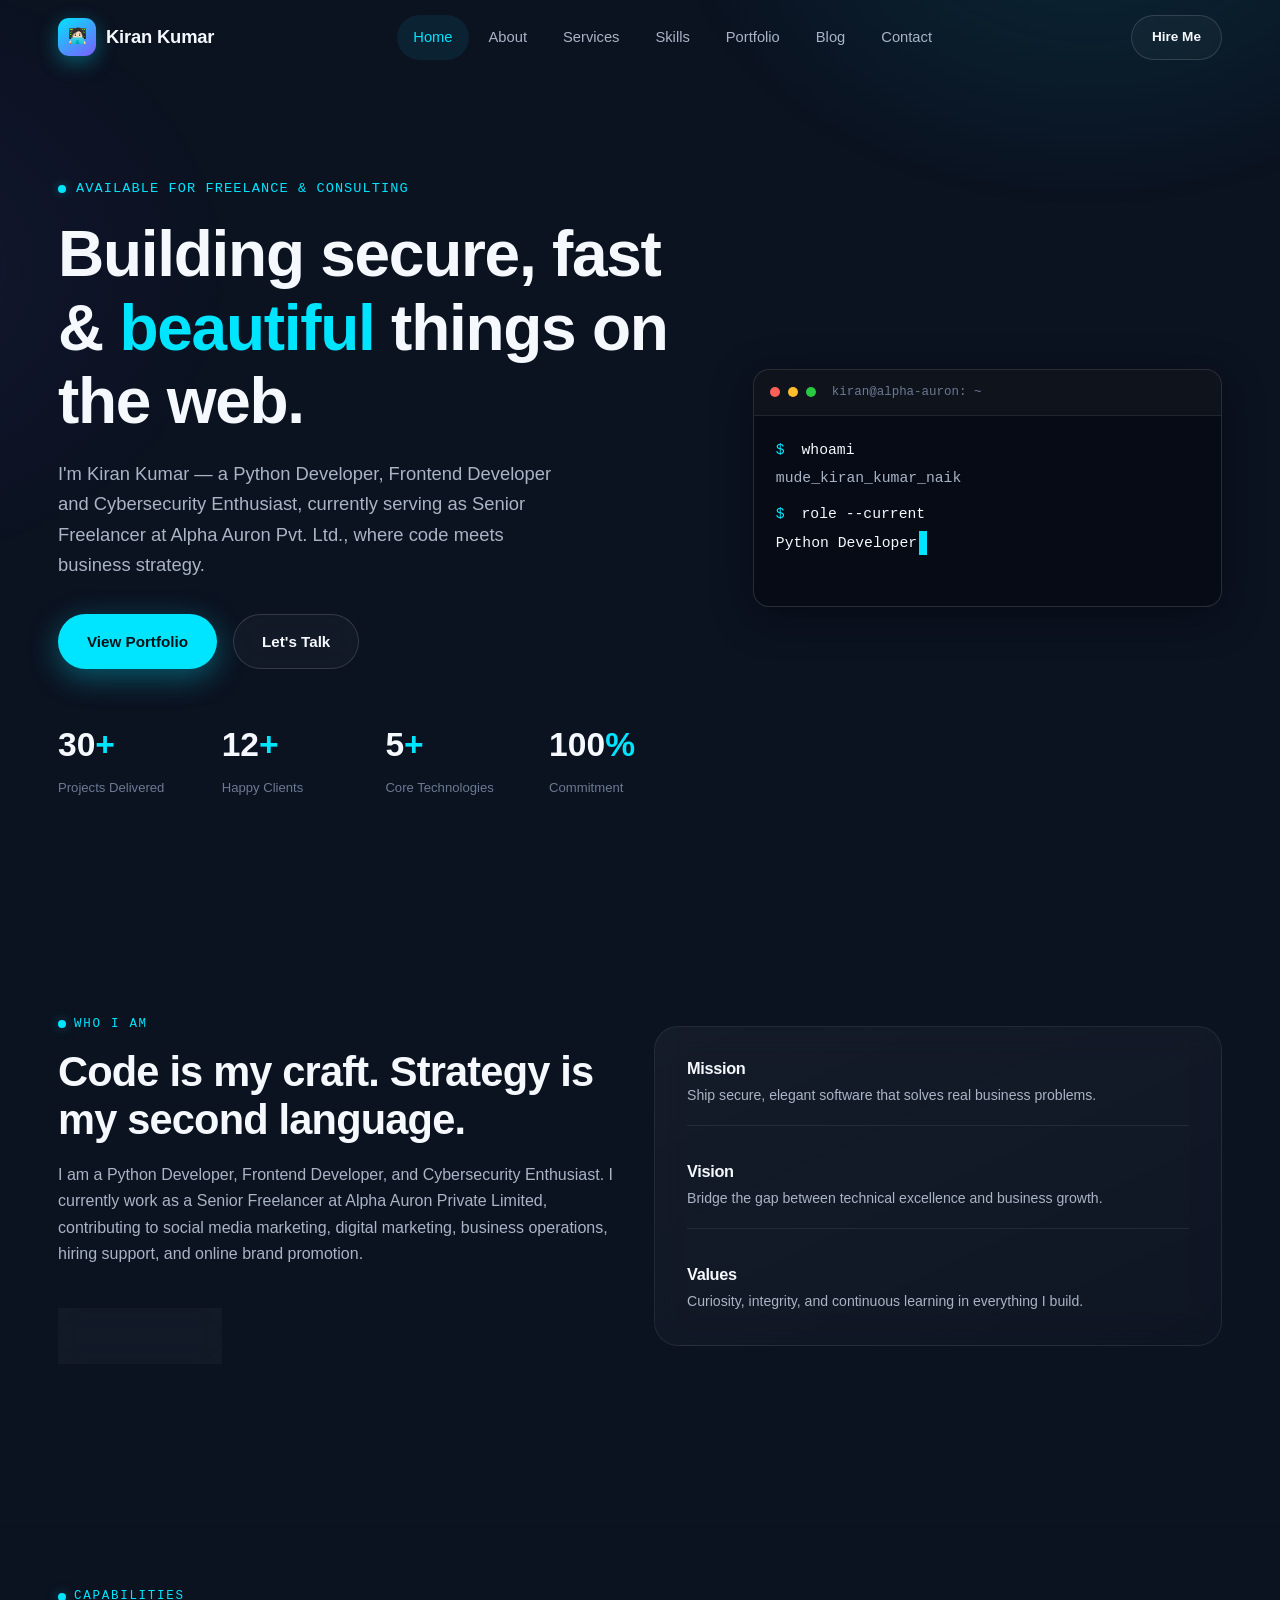
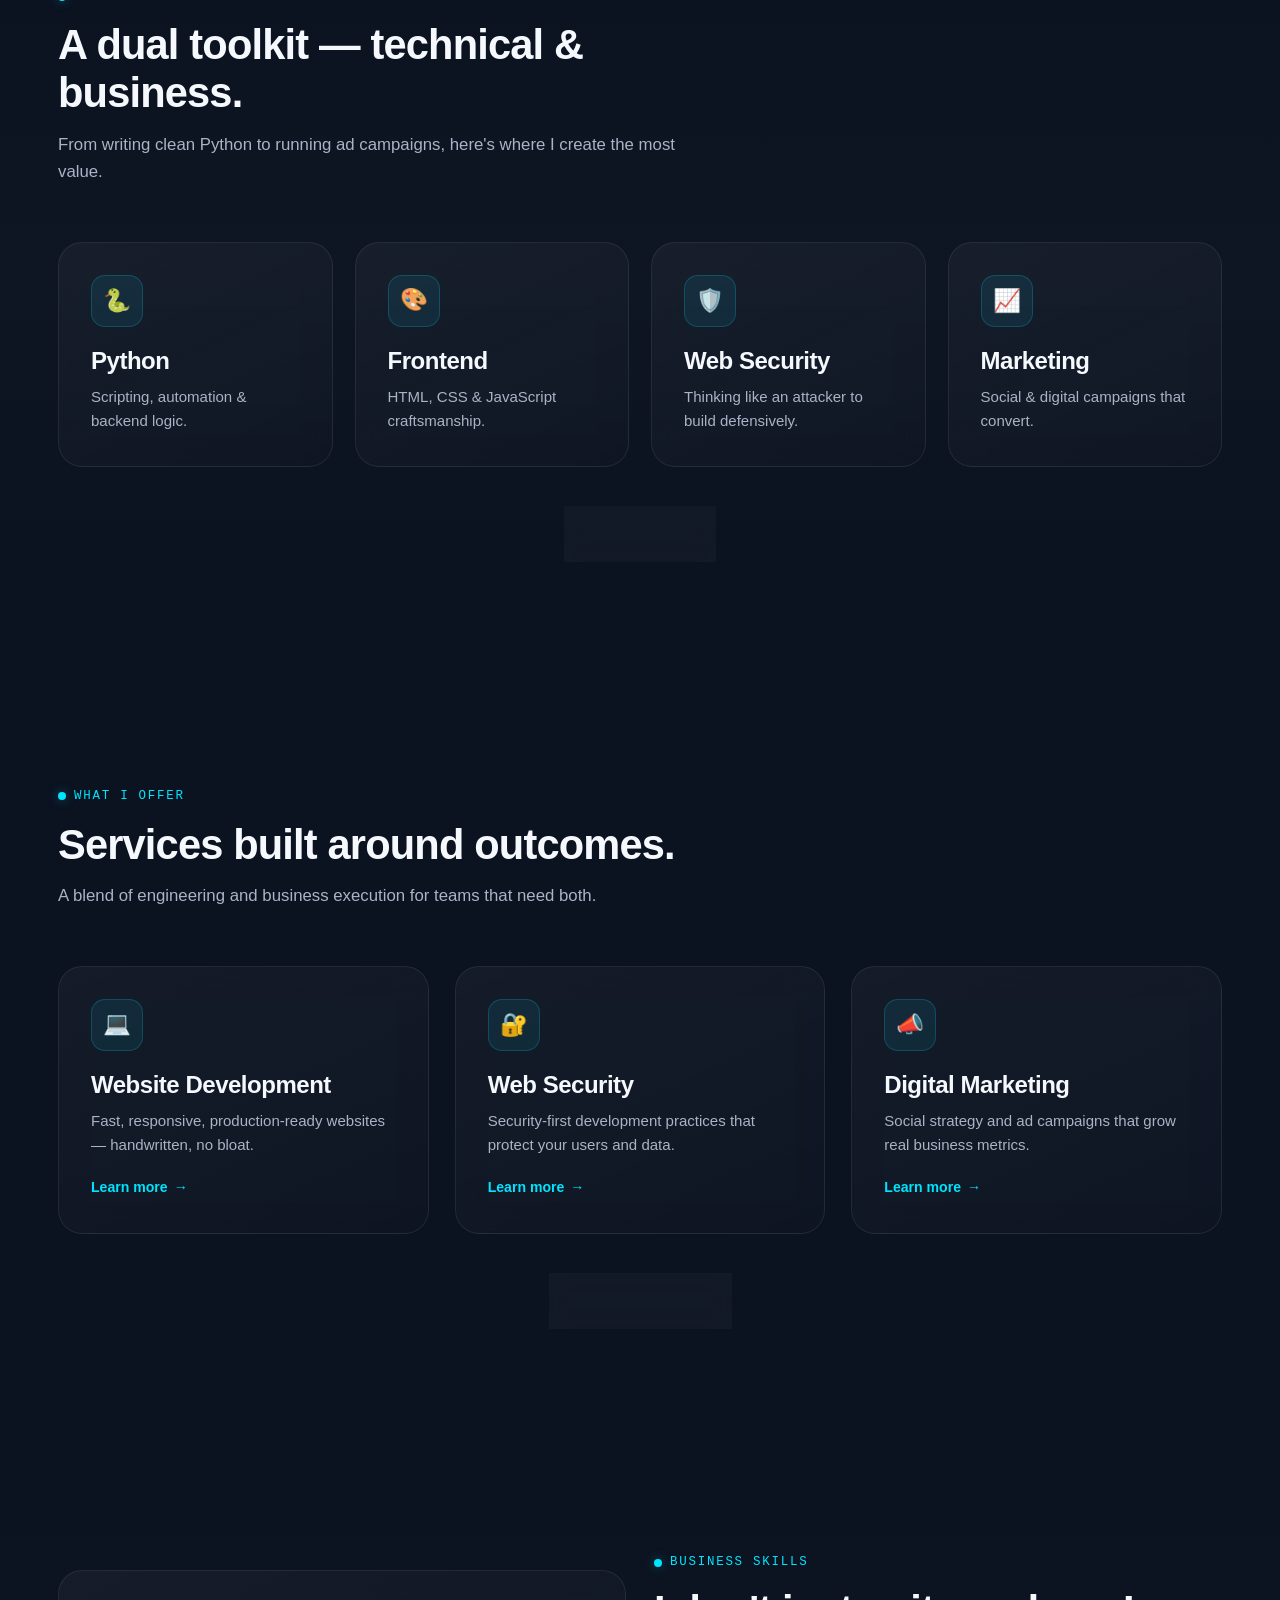
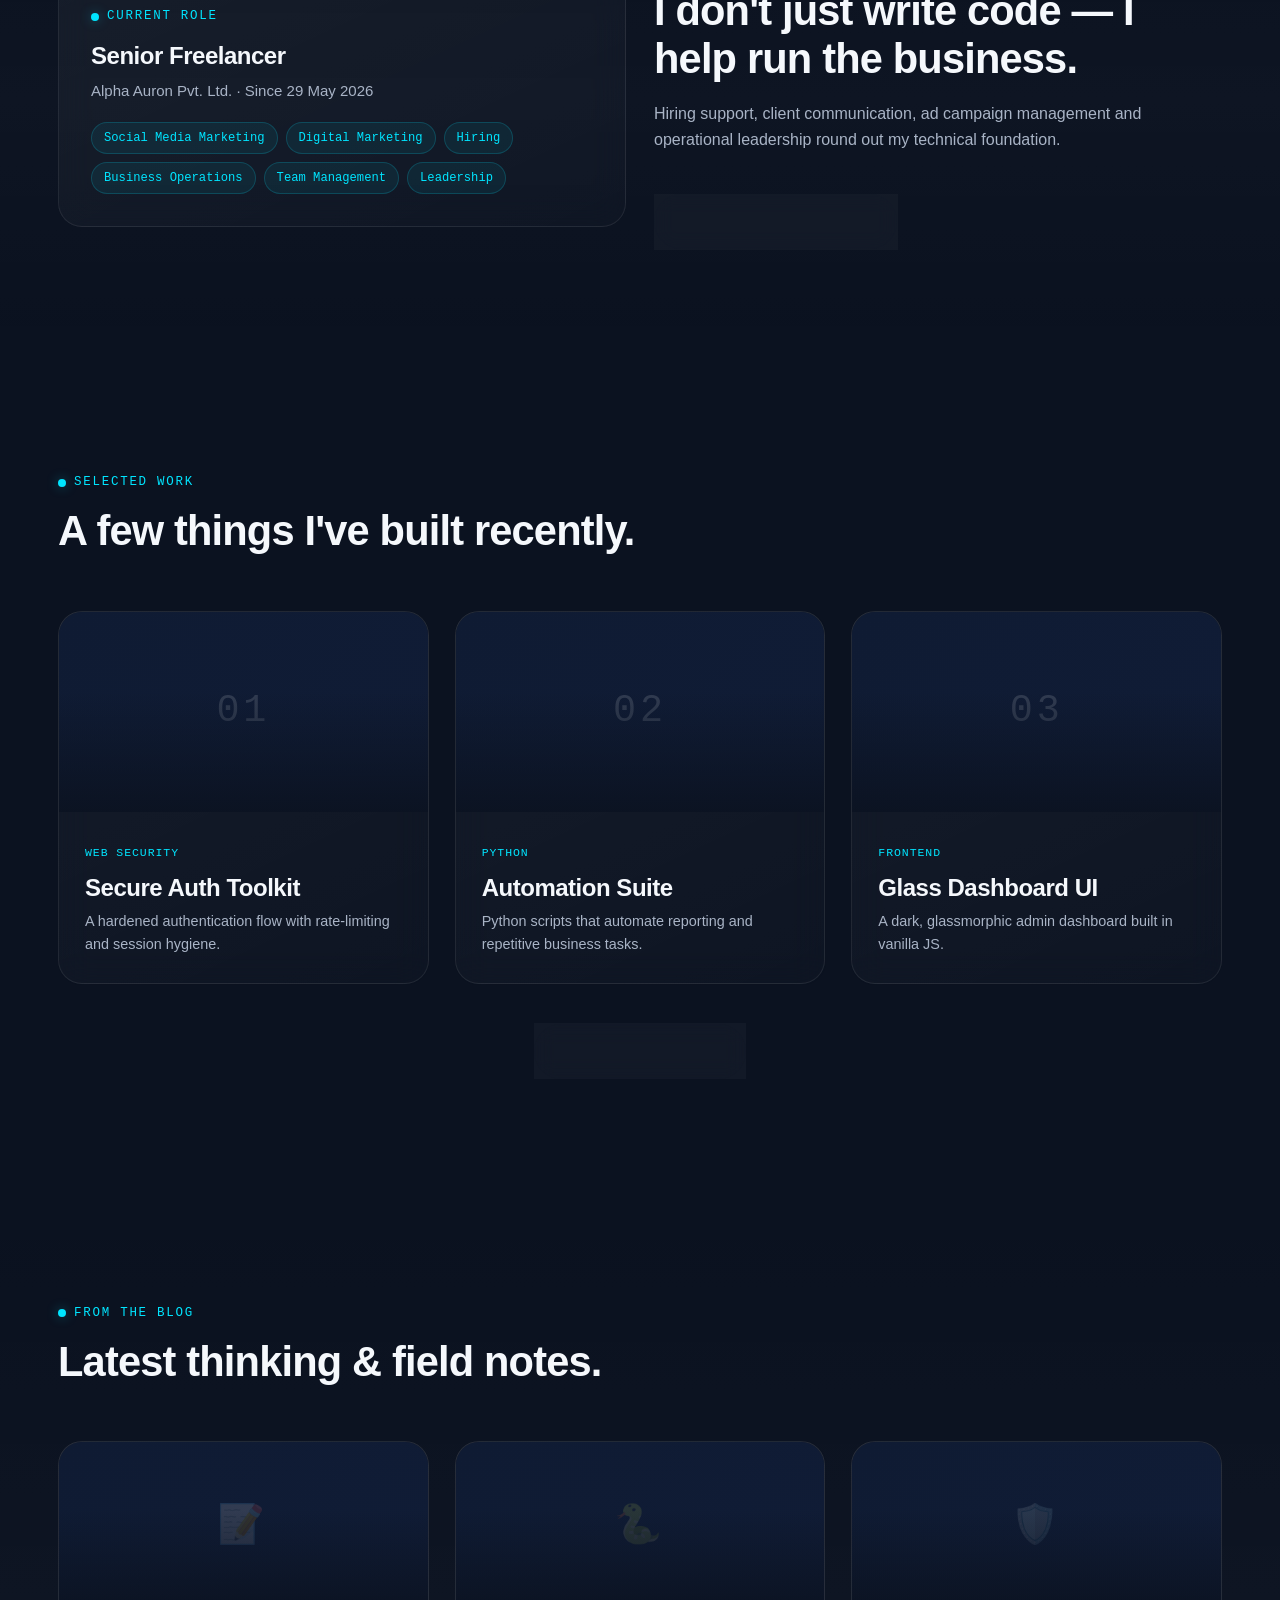
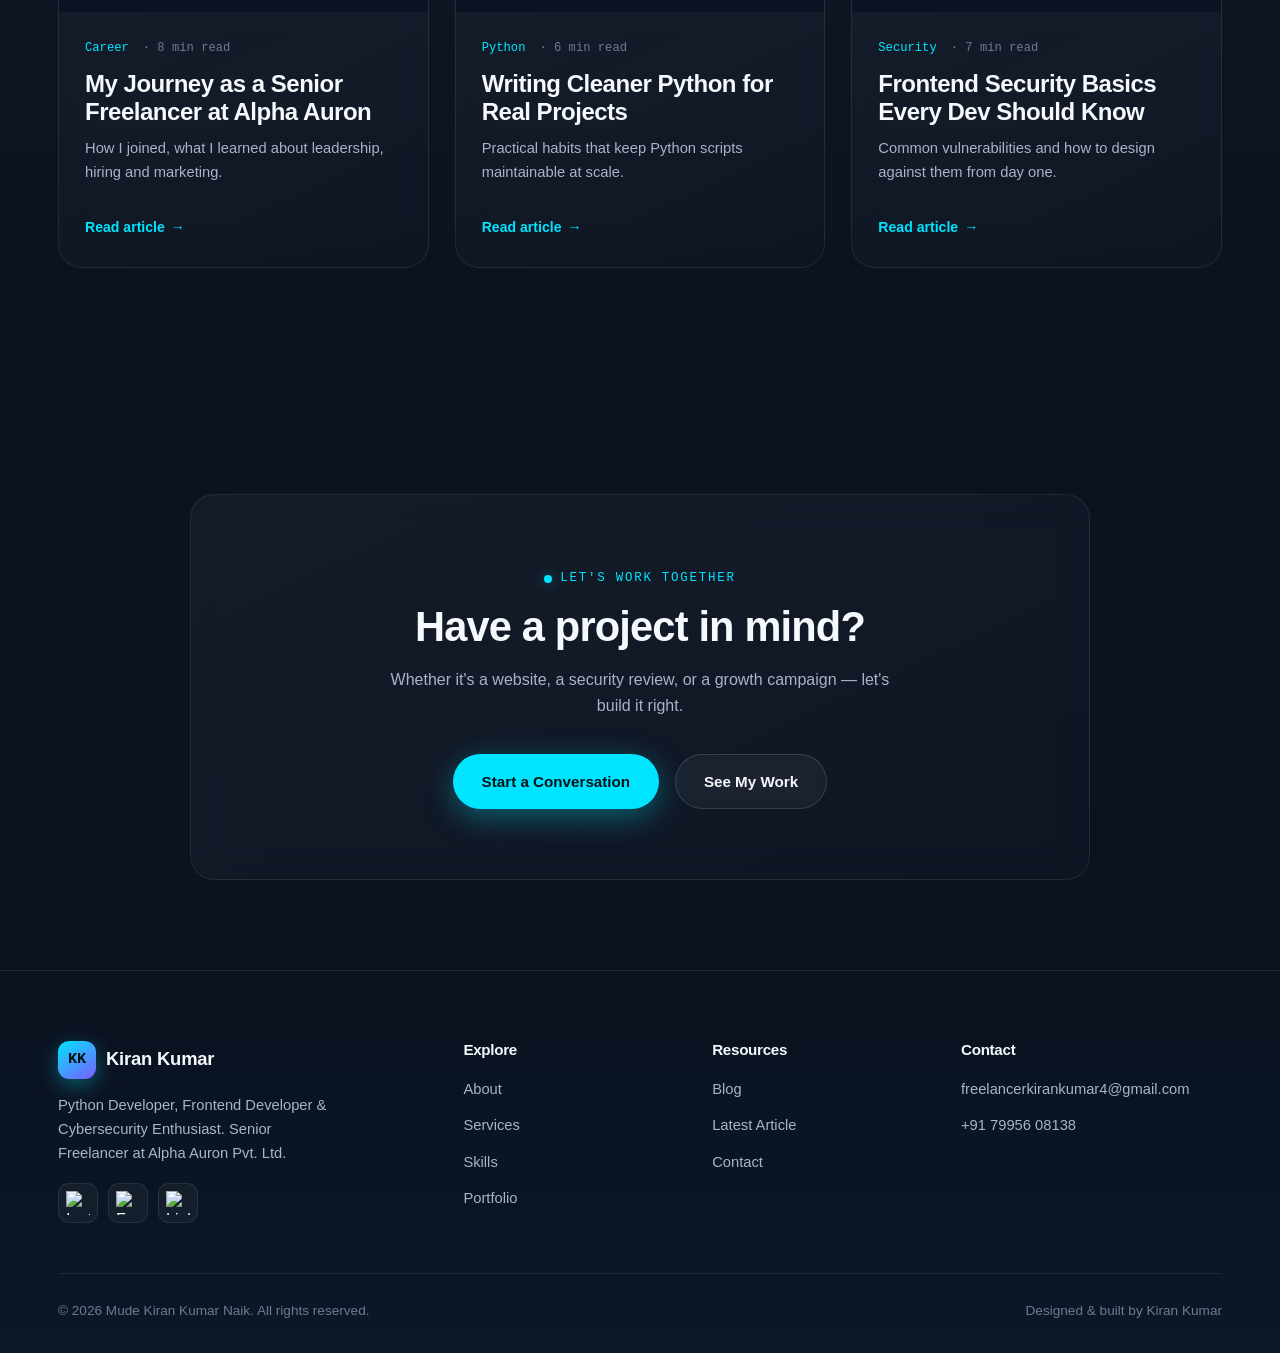
==== commit 679a2fb8: "Fix HTML syntax for social media link" ====
--- a/index.html
+++ b/index.html
@@ -265,7 +265,7 @@
         <a href="index.html" class="brand"><span class="brand-mark">KK</span> Kiran Kumar</a>
         <p>Python Developer, Frontend Developer &amp; Cybersecurity Enthusiast. Senior Freelancer at Alpha Auron Pvt. Ltd.</p>
         <div class="social-row">
-          a class="social-btn" href="https://www.instagram.com/beyond_alphaauron" target="_blank" rel="noopener">
+          <a class="social-btn" href="https://www.instagram.com/beyond_alphaauron" target="_blank" rel="noopener">
     <img src="https://cdn.jsdelivr.net/gh/simple-icons/simple-icons/icons/instagram.svg" alt="Instagram" width="24" height="24">
 </a>
 
